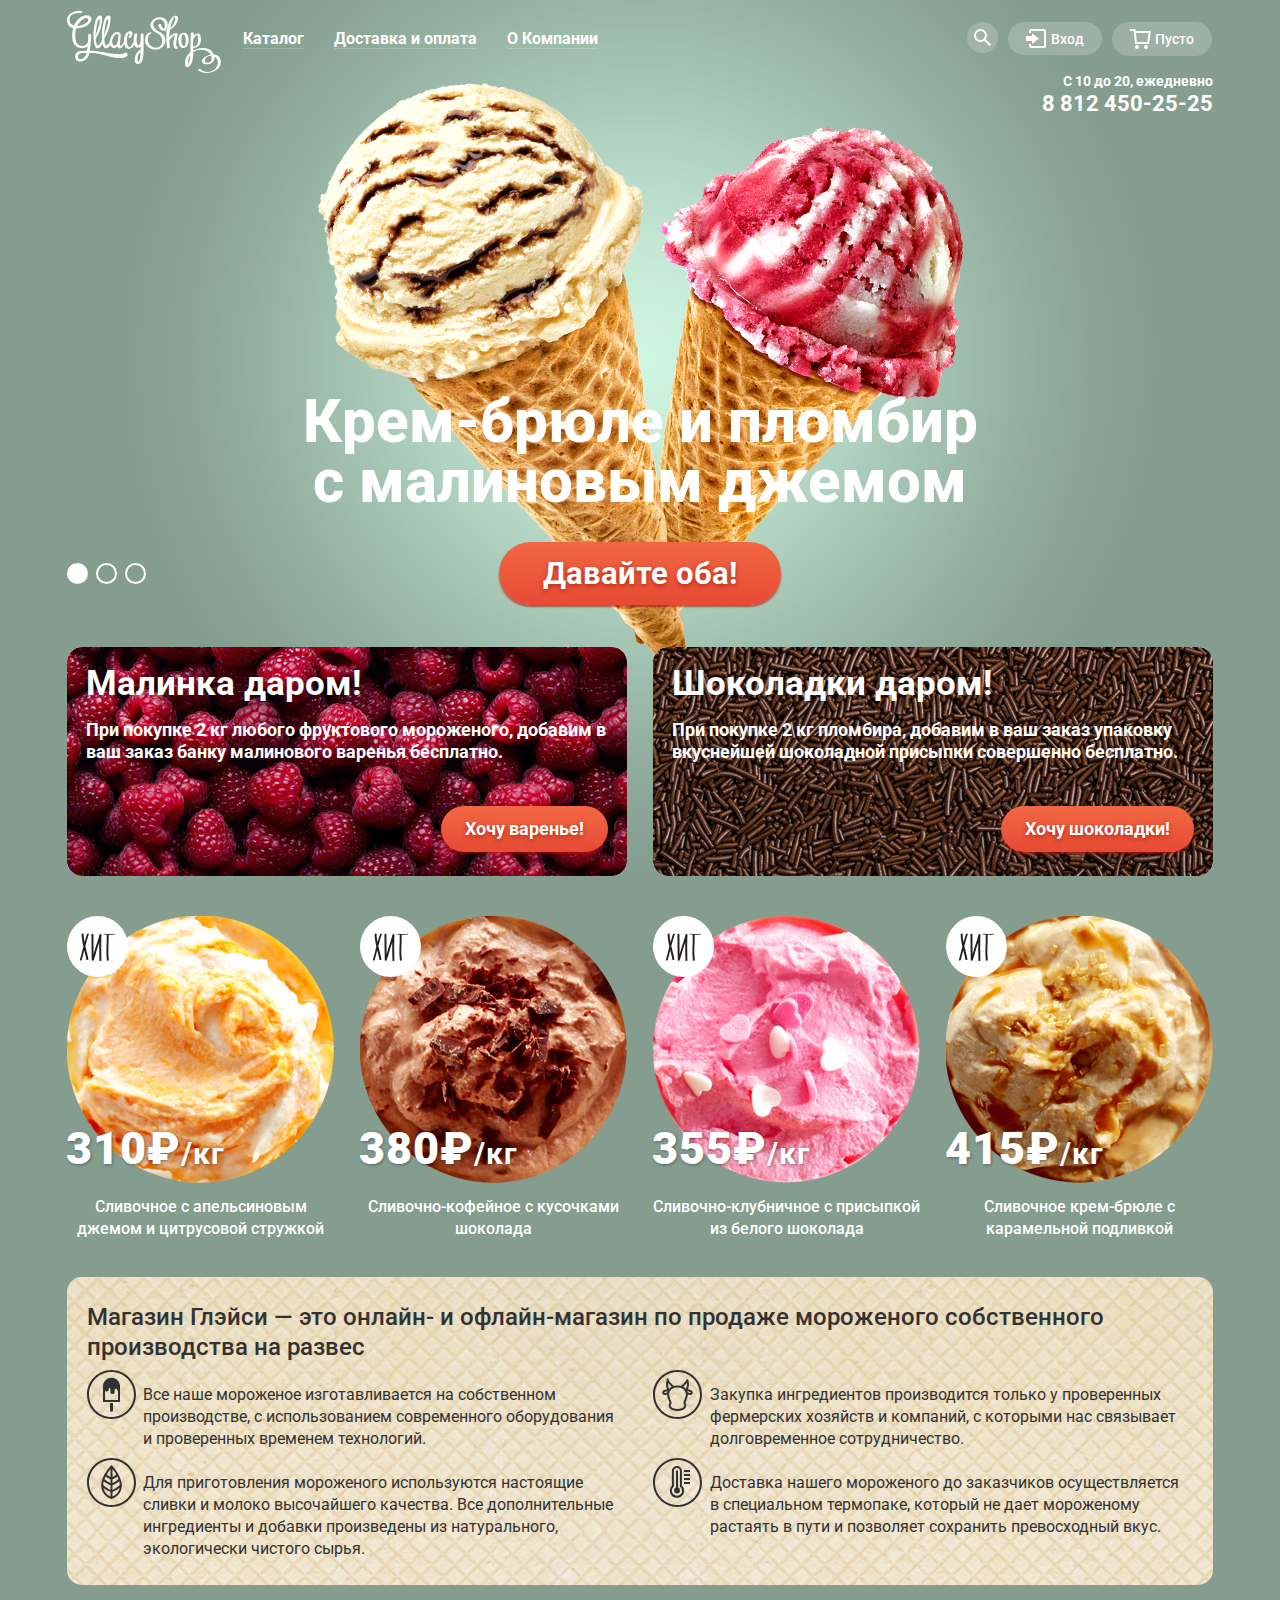
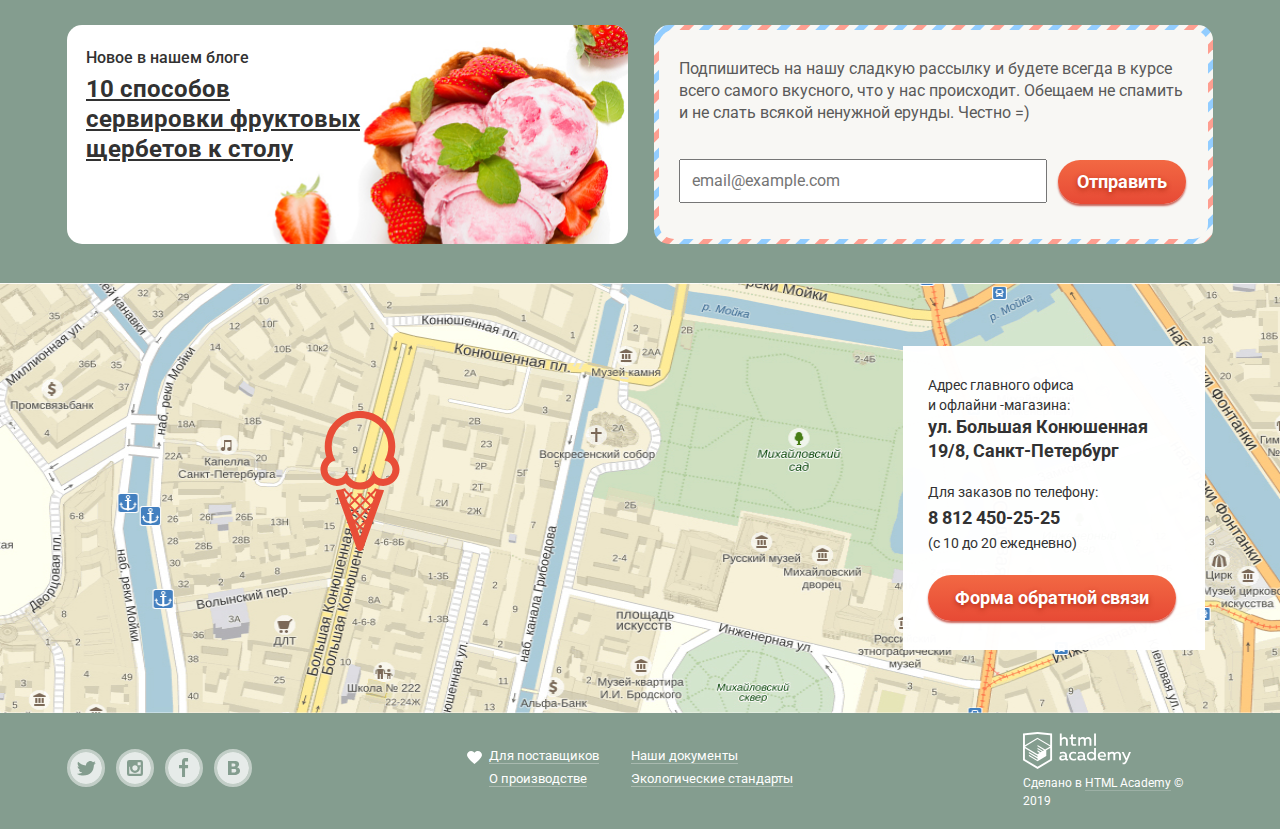
==== index.html @ f73e127c "делает сетки в каталоге" ====
<!DOCTYPE html>
<html lang="ru">

<head>
  <meta charset="utf-8">
  <title>Магазин Глэйси — магазин по продаже мороженого собственного производства на развес</title>
  <link href="https://fonts.googleapis.com/css?family=Roboto:400,500,700&display=swap&subset=cyrillic" rel="stylesheet">
  <link href="css/normalize.css" rel="stylesheet" />
  <link href="css/style.css" rel="stylesheet" />
</head>

<body class="main-page">
  <input class="visually-hidden" type="radio" id="product-1" name="toggle" checked>
  <input class="visually-hidden" type="radio" id="product-2" name="toggle">
  <input class="visually-hidden" type="radio" id="product-3" name="toggle">
  <div class="site-wrapper">
    <header class="main-header">
      <div class="container">
        <a class="main-header-logo"><img src="img/logo.svg" width="154" height="64" alt="Логотип магазина Глэйси"></a>

        <nav class="main-navigation">
          <ul class="site-navigation">
            <li class="site-navigation-item site-navigation-catalog"><a class="button-nav" href="#">Каталог</a>
              <ul class="drop-down-list">
                <li><a class="new-items" href="#">Новинки</a></li>
                <li><a href="catalog.html">Сливочное</a></li>
                <li><a href="#">Щербеты</a></li>
                <li><a href="#">Фруктовый лед</a></li>
                <li><a class="melorin-items" href="#">Мелорин</a></li>
              </ul>
            </li>
            <li class="site-navigation-item"><a class="button-nav" href="shipping-payment.html">Доставка и оплата</a>
            </li>
            <li class="site-navigation-item"><a class="button-nav" href="info.html">О Компании</a></li>
          </ul>

          <ul class="user-navigation">
            <li class="user-navigation-item user-navigation-search"><a class="button-nav button-search"
                href="search.html">
                <svg xmlns="http://www.w3.org/2000/svg" xmlns:xlink="http://www.w3.org/1999/xlink" width="17"
                  height="17" viewBox="0 0 17 17">
                  <path fill="#fff"
                    d="M16.958 15.527L11.75 10.32A6.455 6.455 0 0 0 13 6.5 6.5 6.5 0 1 0 6.5 13a6.465 6.465 0 0 0 3.839-1.263l5.205 5.204 1.414-1.414zM6.5 11C4.019 11 2 8.981 2 6.5S4.019 2 6.5 2 11 4.019 11 6.5 8.981 11 6.5 11z" />
                </svg>
                <span class="visually-hidden">Поиск</span>
              </a>
              <section class="popup-search">
                <h2 class="visually-hidden">Форма поиска</h2>
                <form class="search-form" action="https://echo.htmlacademy.ru" method="get">
                  <label class="visually-hidden" for="icecream-search">Что будем искать?</label>
                  <input id="icecream-search" type="text" name="icecream-search" placeholder="Крем-брюле">
                </form>
              </section>
            </li>
            <li class="user-navigation-item user-navigation-login"><a class="button-nav button-login" href="login.html">
                <svg xmlns="http://www.w3.org/2000/svg" xmlns:xlink="http://www.w3.org/1999/xlink" width="21"
                  height="19" viewBox="0 0 21 19">
                  <g fill="#fff">
                    <path d="M6 14.875L12.917 9.5 6 4.125v2.917H-.042v4.917H6z" />
                    <path
                      d="M18 0H5C3.9 0 3 .9 3 2v2h2V2h13v15H5v-2H3v2c0 1.1.9 2 2 2h13c1.1 0 2-.9 2-2V2c0-1.1-.9-2-2-2z" />
                  </g>
                </svg>
                <span>Вход</span>
              </a>
              <section class="popup-login">
                <h2 class="visually-hidden">Личный кабинет</h2>
                <form class="login-form" action="https://echo.htmlacademy.ru" method="post">
                  <p>
                    <label class="visually-hidden" for="user-login">Логин</label>
                    <input id="user-login" type="email" name="user-login" placeholder="email@example.com">
                  </p>
                  <p>
                    <label class="visually-hidden" for="user-password">Пароль</label>
                    <input id="user-password" type="password" name="user-password" placeholder="••••••••">
                  </p>

                  <div class="wrapper-restore">
                    <button class="button" type="submit">Войти</button>

                    <p class="restore">
                      <a href="#">Забыли пароль?</a>
                      <a href="#">Новая регистрация</a>
                    </p>
                  </div>
                </form>
              </section>
            </li>
            <li class="user-navigation-item"><a class="button-nav button-cart" href="shopping-cart.html">
                <svg xmlns="http://www.w3.org/2000/svg" width="21" height="20" viewBox="0 0 21 20">
                  <g fill="#FFF">
                    <path
                      d="M5.657 2.031L5.422 0H0v2h3.64l1.5 13h13.988l1.699-12.969H5.657zM17.372 13H6.922L5.888 4.031h12.66L17.372 13z" />
                    <circle cx="6.984" cy="18" r="2" />
                    <circle cx="15.984" cy="18" r="2" />
                  </g>
                </svg>
                <span><span class="visually-hidden">Корзина</span>Пусто</span></a>
            </li>
          </ul>
        </nav>

        <section class="contacts">
          <h2 class="visually-hidden">Время работы, телефон</h2>
          <p>
            <span>С 10 до 20, ежедневно</span>
            <a href="tel:88124502525">8&nbsp;812 450-25-25</a>
          </p>
        </section>
      </div>
    </header>

    <main>
      <div class="container">
        <h1 class="visually-hidden">Магазин Глэйси — магазин по продаже мороженого</h1>

        <section class="slider">
          <div class="slider-controls">
            <label for="product-1">Первый</label>
            <label for="product-2">Второй</label>
            <label for="product-3">Третий</label>
          </div>
          <ul class="slider-list">
            <li class="slider-item slide" id="slide1">
              <h3 class="slide-title">
                Крем-брюле и пломбир с малиновым джемом
              </h3>
              <a class="button slide-button" href="#">Давайте оба!</a>
            </li>
            <li class="slider-item slide" id="slide2">
              <h3 class="slide-title">
                Шоколадный пломбир и лимонный сорбет
              </h3>
              <a class="button slide-button" href="#">Давайте оба!</a>
            </li>
            <li class="slider-item slide" id="slide3">
              <h3 class="slide-title">
                Пломбир с помадкой и клубничный щербет
              </h3>
              <a class="button slide-button" href="#">Давайте оба!</a>
            </li>
          </ul>
        </section>

        <section class="special-offers">
          <h2 class="visually-hidden">Акции</h2>
          <article class="raspberry-stock">
            <h3>Малинка даром!</h3>
            <p>При покупке 2 кг любого фруктового мороженого, добавим в ваш заказ банку малинового варенья бесплатно.
            </p>
            <a class="button" href="#">Хочу варенье!</a>
          </article>
          <article class="chocolate-stock">
            <h3>Шоколадки даром!</h3>
            <p>При покупке 2 кг пломбира, добавим в ваш заказ упаковку вкуснейшей шоколадной присыпки совершенно
              бесплатно.</p>
            <a class="button" href="#">Хочу шоколадки!</a>
          </article>
        </section>

        <section class="bestsellers">
          <h2 class="visually-hidden">Хиты продаж</h2>
          <ul class="bestsellers-list">
            <li class="bestseller-item">
              <a href="#">
                <div>
                  <img src="img/product-1.png" width="267" height="267"
                    alt="Сливочное с апельсиновым джемом и цитрусовой стружкой">
                </div>
                <span><b>310&#8381;</b>/кг</span>
                <h3>Сливочное с апельсиновым джемом и цитрусовой стружкой</h3>
              </a>
              <a class="button" href="#">Быстрый просмотр</a>
            </li>
            <li class="bestseller-item">
              <a href="#">
                <div>
                  <img src="img/product-2.png" width="267" height="267" alt="Сливочно-кофейное с кусочками шоколада">
                </div>
                <span><b>380&#8381;</b>/кг</span>
                <h3>Сливочно-кофейное с кусочками шоколада</h3>
              </a>
              <a class="button" href="#">Быстрый просмотр</a>
            </li>
            <li class="bestseller-item">
              <a href="#">
                <div>
                  <img src="img/product-3.png" width="267" height="267"
                    alt="Сливочно-клубничное с присыпкой из белого шоколада">
                </div>
                <span><b>355&#8381;</b>/кг</span>
                <h3>Сливочно-клубничное с присыпкой из белого шоколада</h3>
              </a>
              <a class="button" href="#">Быстрый просмотр</a>
            </li>
            <li class="bestseller-item">
              <a href="#">
                <div>
                  <img src="img/product-4.png" width="267" height="267"
                    alt="Сливочное крем-брюле с карамельной подливкой">
                </div>
                <span><b>415&#8381;</b>/кг</span>
                <h3>Сливочное крем-брюле с карамельной подливкой</h3>
              </a>
              <a class="button" href="#">Быстрый просмотр</a>
            </li>
          </ul>
        </section>

        <section class="features">
          <h2 class="visually-hidden">Преимущества</h2>
          <p>Магазин Глэйси — это онлайн- и офлайн-магазин по продаже мороженого собственного производства на развес
          </p>
          <ul class="features-list">
            <li class="feature-item feature-item-icecream">Все наше мороженое изготавливается на собственном
              производстве, с использованием современного
              оборудования
              и
              проверенных временем технологий.</li>
            <li class="feature-item feature-item-cow">Закупка ингредиентов производится только у проверенных
              фермерских хозяйств и компаний, с которыми нас
              связывает долговременное сотрудничество.</li>
            <li class="feature-item feature-item-eco">Для приготовления мороженого используются настоящие сливки и
              молоко высочайшего качества. Все
              дополнительные
              ингредиенты и добавки произведены из натурального, экологически чистого сырья.</li>
            <li class="feature-item feature-item-thermometer">Доставка нашего мороженого до заказчиков осуществляется в
              специальном термопаке, который не дает
              мороженому
              растаять в пути и позволяет сохранить превосходный вкус.</li>
          </ul>
        </section>

        <div class="index-columns">
          <article class="blog-news">
            <h2>Новое в нашем блоге</h2>            
              <a href="#">10 способов сервировки фруктовых щербетов к столу</a>            
          </article>

          <article class="subscription">
            <h2 class="visually-hidden">Подписка</h2>
            <div class="wrapper-subscription">
              <p>Подпишитесь на нашу сладкую рассылку и будете всегда в курсе всего самого вкусного, что у нас
                происходит. Обещаем не спамить и не слать всякой ненужной ерунды. Честно =)</p>
              <form class="subscription-form" action="https://echo.htmlacademy.ru" method="post">
                <label class=" visually-hidden" for="e-mailing">E-mail</label>
                <input id="e-mailing" type="email" name="e-mailing" placeholder="email@example.com">
                <button class="button" type="submit">Отправить</button>
              </form>
            </div>
          </article>
        </div>
      </div>

      <section class="gllacy-map">
        <h2 class="visually-hidden">Как до нас добраться?</h2>
        <div class="wrapper-img">
        <img src="img/map.jpg" width="1200" height="430"
          alt="Офис компании по адресу ул. Большая Конюшенная 19/8, г. Санкт-Петербург">
        </div>
        <div class="wrapper-contacts">
          <p>
            Адрес главного офиса
            и&nbsp;офлайни&nbsp;-магазина:
            <b> ул.&nbsp;Большая Конюшенная 19/8, Санкт-Петербург</b>
          </p>
          <p>Для заказов по телефону:
            <a class="phone-number" href="tel:+88124502525">8&nbsp;812&nbsp;450-25-25</a>
            (с&nbsp;10&nbsp;до&nbsp;20&nbsp;ежедневно)
          </p>
          <a class="button" href="feedback.html">Форма обратной связи</a>
        </div>
      </section>

    </main>

    <footer class="footer">
      <div class="container">
        <ul class="socialmedia-list">
          <li class="socialmedia-item">
            <a class="socialmedia-button" href="#">
              <span class="visually-hidden">Твиттер</span>
              <svg xmlns="http://www.w3.org/2000/svg" width="32" height="32" viewBox="0 0 32 32">
                <path fill="#FFF"
                  d="M16 0C7.164 0 0 7.164 0 16c0 8.837 7.164 16 16 16 8.837 0 16-7.163 16-16 0-8.836-7.163-16-16-16zm7.944 12.809c-.251 6.516-3.463 10.832-10.992 10.702h-.486c-.447 0-4.543-.443-5.344-1.823 2.479.19 4.247-.406 5.12-1.136-1.048-.289-2.923-.461-3.251-2.848.384.104.618.221 1.299.113-1.307-.824-2.758-1.519-2.679-3.643.311.317 1.164.518 1.46.457-.768-.233-2.149-3.244-.974-4.781 1.984 1.79 4.075 3.482 7.804 3.643.227-2.214 1.24-3.699 3.168-4.325 1.84-.479 3.255.26 3.901 1.138.737-.224 1.453-.466 2.193-.685-.004.833-.569 1.463-.935 1.709.747.165 1.423-.475 1.423-.475-.184.963-1.094 1.725-1.707 1.954z" />
              </svg>
            </a>
          </li>
          <li class="socialmedia-item">
            <a class="socialmedia-button" href="#">
              <span class="visually-hidden">Инстаграм</span>
              <svg xmlns="http://www.w3.org/2000/svg" width="32" height="32" viewBox="0 0 32 32">
                <g fill="#FFF">
                  <path
                    d="M20.916 16a4.938 4.938 0 1 1-9.877 0c0-.394.051-.773.138-1.14h-.897v6.838h11.396V14.86h-.897c.086.367.137.746.137 1.14z" />
                  <path
                    d="M15.978 18.659c1.466 0 2.659-1.193 2.659-2.659s-1.193-2.659-2.659-2.659c-1.466 0-2.659 1.193-2.659 2.659s1.192 2.659 2.659 2.659zM18.637 10.302h3.039v3.039h-3.039z" />
                  <path
                    d="M16 0C7.164 0 0 7.164 0 16c0 8.837 7.164 16 16 16 8.837 0 16-7.163 16-16 0-8.836-7.163-16-16-16zm7.955 21.698a2.285 2.285 0 0 1-2.279 2.279H10.279A2.285 2.285 0 0 1 8 21.698V10.302a2.286 2.286 0 0 1 2.279-2.279h11.396a2.286 2.286 0 0 1 2.279 2.279v11.396z" />
                </g>
              </svg>
            </a>
          </li>
          <li class="socialmedia-item">
            <a class="socialmedia-button" href="#">
              <span class="visually-hidden">Фейсбук</span>
              <svg xmlns="http://www.w3.org/2000/svg" width="32" height="32" viewBox="0 0 32 32">
                <path fill="#FFF"
                  d="M16 0C7.164 0 0 7.163 0 16s7.164 16 16 16c8.837 0 16-7.164 16-16S24.837 0 16 0zm4.062 9.455h-3.021v3.444h3.021v3.445h-3.021v8.61H14.02v-8.61H11v-3.445h3.021V9.455c0-1.902 1.353-3.445 3.021-3.445h3.021v3.445z" />
              </svg>
            </a>
          </li>
          <li class="socialmedia-item">
            <a class="socialmedia-button" href="#">
              <span class="visually-hidden">Вконтакте</span>
              <svg xmlns="http://www.w3.org/2000/svg" width="32" height="32" viewBox="0 0 32 32">
                <g fill="#FFF">
                  <path
                    d="M16.637 14.495c.402-.019.719-.082.951-.188.326-.145.54-.33.641-.559.101-.229.15-.496.15-.797 0-.232-.058-.465-.174-.697-.116-.232-.322-.405-.617-.517-.264-.1-.592-.155-.984-.165a76.242 76.242 0 0 0-1.652-.014h-.339v2.965h.565c.571 0 1.057-.009 1.459-.028zM18.118 17.084c-.282-.081-.672-.125-1.166-.132a127.97 127.97 0 0 0-1.55-.009h-.79v3.493h.264c1.014 0 1.74-.003 2.18-.009a3.2 3.2 0 0 0 1.212-.245c.377-.157.633-.364.774-.625s.214-.562.214-.9c0-.446-.088-.788-.261-1.03-.17-.241-.464-.423-.877-.543z" />
                  <path
                    d="M16 0C7.164 0 0 7.164 0 16c0 8.837 7.164 16 16 16 8.837 0 16-7.163 16-16 0-8.836-7.163-16-16-16zm6.602 20.531a3.73 3.73 0 0 1-1.124 1.327c-.552.415-1.161.71-1.823.886s-1.501.264-2.519.264h-6.121V8.987h5.443c1.13 0 1.957.038 2.48.113a5.126 5.126 0 0 1 1.561.5c.533.27.929.632 1.189 1.087.26.455.392.975.392 1.558 0 .678-.179 1.278-.536 1.795-.358.518-.863.92-1.517 1.208v.075c.917.182 1.642.559 2.179 1.13.537.571.807 1.325.807 2.261 0 .678-.138 1.283-.411 1.817z" />
                </g>
              </svg>
            </a>
          </li>
        </ul>

        <ul class="information-list">
          <li class="information-item information-item-shipper"><a href="#">Для поставщиков</a></li>
          <li class="information-item"><a href="#">Наши документы</a></li>
          <li class="information-item"><a href="#">О производстве</a></li>
          <li class="information-item"><a href="#">Экологические стандарты</a></li>
        </ul>

        <div class="copyright">
          <a href="https://htmlacademy.ru/intensive/htmlcss">
            <img src="img/logo-htmlacademy.svg" width="108" height="39" alt="Логотип HTML Academy">
          </a>
          <p>Сделано в <a href="https://htmlacademy.ru">HTML Academy</a> &copy; 2019</p>
        </div>
      </div>
    </footer>

    <section class="modal-feedback">
      <h2 class="visually-hidden">Форма обратной связи</h2>
      <form action="https://echo.htmlacademy.ru" method="post">
        <p>Мы обязательно вам ответим!</p>
        <p>
          <label class="visually-hidden" for="feedback-login">Имя Фамилия</label>
          <input type="text" name="feedback-login" id="feedback-login" placeholder="Имя Фамилия">
        </p>
        <p>
          <label class="visually-hidden" for="feedback-email">Почта</label>
          <input type="email" name="feedback-email" id="feedback-email" placeholder="email@example.com">
        </p>
        <p>
          <label class="visually-hidden" for="feedback-comment">Комментарий</label>
          <textarea name="feedback-comment" id="feedback-comment" rows="5" placeholder="В свободной форме"></textarea>
        </p>
        <button type="submit">Отправить</button>
      </form>
    </section>
  </div>
</body>

</html>
---- css/style.css ----
/* ГЛОБАЛЬНЫЕ СТИЛИ */

body {
  margin: 0;
  padding: 0;

  font-family: "Roboto", "Arial", sans-serif;
  font-size: 16px;
  line-height: 22px;
  font-weight: 400;
  color: #ffffff;

  background-color: #849d8f;
}

img {
  max-width: 100%;
  height: auto;
}

a {
  text-decoration: none;
}

/* ОБЩИЕ СТИЛИ */

.container {
  width: 1146px;
  margin: 0 auto;
}

.visually-hidden:not(:focus):not(:active),
input[type="checkbox"].visually-hidden,
input[type="radio"].visually-hidden {
  position: absolute;

  width: 1px;
  height: 1px;
  margin: -1px;
  border: 0;
  padding: 0;

  white-space: nowrap;

  clip-path: inset(100%);
  clip: rect(0 0 0 0);
  overflow: hidden;
}

.button {
  display: inline-block;
  font: inherit;
  font-size: 18px;
  line-height: 24px;
  font-weight: 700;

  text-align: center;
  text-shadow: 0px 2px 5px rgba(160, 32, 11, 0.76);
  color: #ffffff;
  vertical-align: middle;

  background: #f26843;
  background: linear-gradient(to bottom, #f26843 0%, #e74a35 100%);
  box-shadow: 0 2px 2px rgba(172, 16, 0, 0.64);
  border: none;
  border-radius: 25px;

  cursor: pointer;
}

.button:hover,
.button:focus {
  box-shadow: 0px 2px 2px 0 #ac1000;
  background-image: linear-gradient(to bottom, rgba(255, 255, 255, 0.2), rgba(255, 255, 255, 0.2)), linear-gradient(to top, #e74a35, #f26843);
}

.button:active {
  box-shadow: inset 0px 2px 2px 0 #942718;
  background-image: linear-gradient(to bottom, rgba(0, 0, 0, 0.07), rgba(0, 0, 0, 0.07)), linear-gradient(to top, #e74a35, #f26843);
}

.site-wrapper {
  background-image: url("../img/slide-1.png");
  background-repeat: no-repeat;
  background-position: top center;

  transition: background-image 0.5s ease, background-color 0.5s ease;
}

.site-wrapper::before,
.site-wrapper::after {
  content: "";

  visibility: hidden;
}

.site-wrapper::before {
  background-image: url("../img/slide-2.png");
}

.site-wrapper::after {
  background-image: url("../img/slide-3.png");
}

/* HEADER  */

.main-header .container,
.inner-page .main-header {
  display: flex;
  flex-wrap: wrap;
  align-items: flex-start;
}

.main-header-logo {
  display: block;
  width: 154px;
  height: 64px;
  padding-top: 10px;
}

.main-navigation {
  display: flex;
  width: 990px;
  margin-left: auto;
  padding-top: 21px;
  line-height: 18px;
  font-weight: 700;
}

.site-navigation,
.user-navigation,
.drop-down-list {
  list-style: none;
  margin: 0;
  padding: 0;
}

.site-navigation {
  display: flex;
  width: 400px;
  padding-left: 5px;
}

.button-nav {
  display: inline-block;
  vertical-align: middle;
}

.site-navigation-item {
  position: relative;
  padding: 1px 2px;
}

.site-navigation-item>a {
  padding: 8px 13px 7px;
  color: #ffffff;
}

/* подчеркивание через псевдо */
.site-navigation-item>a::after {
  display: block;
  content: "";
  width: 100%;
  height: 1px;
  background: rgba(255, 255, 255, 0.2);
}

.site-navigation-current>a::after {
  content: "";
  background: none;
}

.site-navigation-item>a:hover,
.site-navigation-item>a:focus {
  padding: 8px 13px 7px;
  color: #323232;
  background-color: #f7f6f3;
  border-radius: 25px;
}

.site-navigation-item>a:active {
  padding: 8px 13px 7px;
  color: #323232;
  box-shadow: inset 0px 2px 1px 0 #696969;
  background-color: #ededed;
  border-radius: 25px;
}

.site-navigation-current>a,
.site-navigation-current>a:hover,
.site-navigation-current>a:focus,
.site-navigation-current>a:active {
  color: #ffffff;
  background-color: #d07058;
  border-radius: 25px;
}

.user-navigation {
  display: flex;
  justify-content: flex-end;
  flex-grow: 1;
  width: 280px;
}

.user-navigation-item {
  position: relative;
  padding: 1px 3px;
  margin-right: -2px;
  margin-left: 6px;
}

.user-navigation-item>a {
  display: flex;
  align-items: center;
  justify-content: center;
  font-size: 14px;
  line-height: 16px;
  font-weight: 500;
  color: #ffffff;
  background-color: rgba(255, 255, 255, 0.2);
  border-radius: 25px;
}

.user-navigation a:hover,
.user-navigation a:focus {
  color: #323232;
  background-color: #f8f7f4;
}

.user-navigation-item span {
  padding-left: 4px;
}

.button-search {
  padding: 7px;
}

.button-login,
.button-cart {
  padding: 7px 18px;
}

.button-search:hover path,
.button-search:focus path,
.button-login:hover path,
.button-login:focus path {
  fill: #323232;
}

.user-navigation .button-cart:hover,
.user-navigation .button-cart:focus {
  color: #ffffff;
  background-color: rgba(255, 255, 255, 0.2);
}

.user-navigation .button-full-cart,
.user-navigation .button-full-cart:hover,
.user-navigation .button-full-cart:focus,
.user-navigation .button-full-cart:active {
  color: #323232;
  background-color: rgb(248, 247, 244, 0.99);
}

.contacts {
  width: 200px;
  margin-left: auto;
  text-align: right;
}

.contacts p {
  margin: 0;
  margin-top: -4px;
}

.contacts span {
  font-size: 14px;
  line-height: 16px;
  font-weight: 700;
}

.contacts a {
  font-size: 22px;
  line-height: 24px;
  font-weight: 700;
  color: #ffffff;
}

/* ВСПЛЫВАЮЩИЕ МЕНЮ */

.drop-down-list {
  display: none;
  position: absolute;
  top: 38px;
  left: -5px;
  z-index: 1;
}

.popup-search {
  display: none;
  position: absolute;
  top: 38px;
  right: 3px;
  z-index: 2;
}

.popup-login {
  display: none;
  position: absolute;
  top: 38px;
  right: 1px;
  z-index: 2;
}

.shopping-cart {
  display: block;
  position: absolute;
  top: 38px;
  right: 1px;
  z-index: 2;
}

.site-navigation-catalog:hover .drop-down-list,
.user-navigation-search:hover .popup-search,
.user-navigation-login:hover .popup-login,
.user-navigation-cart:hover .shopping-cart {
  display: block;
}

.drop-down-list {
  width: 143px;
  box-shadow: 0px 20px 20px 0 rgba(0, 0, 0, 0.4);
  background-color: #f8f7f4;
  border-radius: 5px;
}

.drop-down-list .new-items {
  display: block;
  position: relative;
  padding-top: 12px;
  padding-bottom: 12px;
  font-weight: 700;
}

.drop-down-list .new-items::after {
  position: absolute;
  display: block;
  content: "";
  width: 121px;
  height: 1px;
  left: 6px;
  bottom: 0;
  background: rgba(0, 0, 0, 0.2);
}

.drop-down-list a {
  display: block;
  padding-left: 21px;
  padding-top: 9px;
  padding-bottom: 6px;
  font-size: 14px;
  line-height: 16px;
  font-weight: 400;
  color: #323232;
}

.drop-down-list .melorin-items {
  padding-bottom: 13px;
}

.drop-down-list li:hover:not(:first-child),
.drop-down-list li:focus:not(:first-child) {
  background-color: rgb(251, 222, 215);
}

.drop-down-list li:active:not(:first-child) {
  background-color: rgb(246, 181, 165);
}

.drop-down-list .active-item:not(:first-child),
.drop-down-list .active-item:hover:not(:first-child),
.drop-down-list .active-item:focus:not(:first-child),
.drop-down-list .active-item:active:not(:first-child) {
  background-color: rgb(208, 112, 88);
}

.popup-search {
  box-sizing: border-box;
  width: 341px;
  padding: 20px 15px;

  box-shadow: 0px 20px 20px 0 rgba(0, 0, 0, 0.4);
  background-color: #f8f7f4;
  border-radius: 5px;
}

.search-form input {
  box-sizing: border-box;
  width: 100%;
  padding: 11px;
  border: none;
  border-radius: 5px;
  box-shadow: 0 0 0 1px #b2b2b2;
}

.search-form input::placeholder,
.login-form input::placeholder {
  font-size: 14px;
  line-height: 24px;
  font-weight: 400;
  color: #999999;
}

.popup-login {
  box-sizing: border-box;
  width: 277px;
  padding: 20px 19px;
  box-shadow: 0px 20px 20px 0 rgba(0, 0, 0, 0.4);
  background-color: #f8f7f4;
  border-radius: 5px;
}

.login-form p {
  margin: 0;
  margin-bottom: 20px;
}

.login-form input {
  box-sizing: border-box;
  width: 100%;
  padding: 13px;
  border: none;
  border-radius: 5px;
  box-shadow: 0 0 0 1px #b2b2b2;
}

.wrapper-restore {
  display: flex;
  justify-content: space-between;
  align-items: flex-start;
}

.popup-login .button {
  padding: 11px 25px;
}

.popup-login .restore {
  width: 50%;
  margin-bottom: 0;
}

.restore a {
  display: block;
  margin-bottom: -3px;
  text-align: left;
  font-size: 13px;
  line-height: 24px;
  font-weight: 400;
  color: #323232;
  text-decoration: underline;
}

.restore a:hover,
.restore a:focus,
.restore a:active {
  color: #e84d37;
}

.shopping-cart {
  box-sizing: border-box;
  width: 540px;
  padding: 17px 14px;

  font-size: 13px;
  line-height: 16px;
  font-weight: 400;
  color: #323232;

  box-shadow: 0px 20px 20px 0 rgba(0, 0, 0, 0.4);
  background-color: #f8f7f4;
  border-radius: 5px;
}

.shopping-cart-table {
  width: 100%;
  border-collapse: collapse;
  ;
}

.shopping-cart-table td {
  padding-bottom: 14px;
  padding-top: 11px;

  vertical-align: top;
}

.shopping-cart-table .cell-1 {
  width: 16px;
}

.shopping-cart-table .cell-2 {
  width: 33px;
  padding-top: 4px;
}

.shopping-cart-table .cell-3 {
  width: 181px;
}

.shopping-cart-table .cell-4 {
  width: 90px;
}

.shopping-cart-table .cell-5 {
  width: 50px;
}

.shopping-cart-table .cell-6 {
  padding: 16px 3px 12px 3px;
  font-size: 15px;
  line-height: 18px;
  font-weight: 700;
  text-align: right;
}

.shopping-cart-table .button-cross {
  width: 11px;
  height: 11px;
  border: none;
  background: url("../img/cross-small.svg") no-repeat;
  background-position: top center;
  cursor: pointer;
}

.wrapper-button-cart {
  display: flex;
  justify-content: flex-end;
}

.shopping-cart .button {
  padding: 10px 15px;
  margin-bottom: 5px;
}

.shopping-cart-table tr:nth-child(2) {
  border-bottom: 1px solid #cacac7;
}

/* СЛАЙДЕР */

.slider {
  position: relative;
  margin-bottom: 42px;
  padding-top: 275px;

  text-align: center;
  color: #ffffff;
}

.slider-list {
  margin: 0;
  padding: 0;

  list-style: none;
}

.slide {
  display: none;
}

.slide-title {
  width: 700px;
  margin: 0 auto;
  margin-bottom: 30px;

  font-size: 60px;
  line-height: 60px;
  font-weight: 800;
}

.slider .button {
  padding: 11px 44px;

  font-size: 31px;
  line-height: 41px;

  border-radius: 50px;
}

.slider-controls {
  position: absolute;
  bottom: 20px;
  left: 0;
  z-index: 20;

  font-size: 0;
}

.slider-controls label {
  display: inline-block;
  width: 17px;
  height: 17px;
  margin-right: 8px;

  vertical-align: top;

  background-color: transparent;
  border: 2px solid #ffffff;
  border-radius: 50%;
  cursor: pointer;
}

.slider-controls label:hover,
.slider-controls label:focus {
  background-color: rgba(255, 255, 255, 0.4);
}

.slider-controls label:active {
  background-color: #ffffff;
}

#product-1:checked~.site-wrapper {
  background-color: #849d8f;
  background-image: url("../img/slide-1.png");
}

#product-2:checked~.site-wrapper {
  background-color: #8996a6;
  background-image: url("../img/slide-2.png");
}

#product-3:checked~.site-wrapper {
  background-color: #9d8b84;
  background-image: url("../img/slide-3.png");
}

#product-1:checked~.site-wrapper #slide1,
#product-2:checked~.site-wrapper #slide2,
#product-3:checked~.site-wrapper #slide3 {
  display: block;
}

#product-1:checked~.site-wrapper label[for="product-1"],
#product-2:checked~.site-wrapper label[for="product-2"],
#product-3:checked~.site-wrapper label[for="product-3"] {
  background-color: #ffffff;
}

/* СПЕЦИАЛЬНЫЕ ПРЕДЛОЖЕНИЯ */

.special-offers {
  display: flex;
  justify-content: space-between;
  font-size: 18px;
  font-weight: 700;
  margin-bottom: 40px;
}

.special-offers h3 {
  margin: 0;
  margin-bottom: 15px;
  font-size: 35px;
  line-height: 41px;
  font-weight: 700;
}

.special-offers p {
  margin: 0;
  margin-bottom: 43px;
}

.special-offers .button {
  padding: 11px 24px;
  margin-bottom: 8px;
}

.raspberry-stock {
  display: flex;
  flex-direction: column;
  width: 560px;
  margin-right: 26px;
  padding: 16px 19px;
  background-color: #a23552;
  background: url("../img/raspberry-bg.jpg") no-repeat;
  background-size: cover;
  border-radius: 15px;
}

.chocolate-stock {
  display: flex;
  flex-direction: column;
  width: 560px;
  padding: 16px 19px;
  background-color: #24130a;
  background: url("../img/choсolate-bg.jpg") no-repeat;
  background-size: cover;
  border-radius: 15px;
}

.raspberry-stock .button,
.chocolate-stock .button {
  align-self: flex-end;
  margin-left: auto;
}

/* ХИТЫ ПРОДАЖ И КАТАЛОГ СЛИВОЧНОГО МОРОЖЕНОГО */

.bestseller-item span,
.catalog-item span {
  position: absolute;
  top: 210px;
  left: -1px;
  font-size: 30px;
  line-height: 45px;
  font-weight: 700;
  text-shadow: 0.5px 0.9px 3px rgba(49, 50, 53, 0.5);
  letter-spacing: 1px;
}

.bestseller-item b,
.catalog-item b {
  font-size: 45px;
}

.bestseller-item a,
.catalog-item a {
  position: relative;
  text-align: center;
  font-size: 16px;
  line-height: 22px;
  font-weight: 500;
  color: #ffffff;
}

.bestseller-item h3,
.catalog-item h3 {
  display: inline-block;
  margin: 0;
  font-size: 16px;
  line-height: 22px;
  font-weight: 500;
}

.bestseller-item div {
  margin-bottom: 7px;
}

.bestsellers-list,
.catalog-list {
  display: flex;
  flex-wrap: wrap;
  margin: 0;
  padding: 0;

  list-style: none;
}

.bestseller-item,
.catalog-item {
  width: 267px;
  margin-bottom: 37px;
  margin-right: 26px;
  position: relative;
}

.bestseller-item:nth-child(4n),
.catalog-item:nth-child(4n) {
  margin-right: 0;
}

.bestseller-item::before {
  position: absolute;
  content: url("../img/hit.svg");
  width: 61px;
  height: 61px;
  top: 0;
  left: 0;
  z-index: 1;
}

.bestsellers .button,
.catalog .button {
  position: absolute;
  left: 50%;
  margin-top: 11px;
  margin-left: -90px;
  z-index: 1;
  display: none;
  padding: 13px 17px;
}

.bestseller-item:hover .button,
.catalog-item:hover .button {
  display: block;
}

.bestseller-item:hover,
.catalog-item:hover {
  border-radius: 5px;
  background-color: rgba(248, 247, 244, 0.2);
  box-shadow: 0px 20px 20px 0px rgba(0, 0, 0, 0.4);
}

/* ПРЕИМУЩЕСТВА */

.features {
  padding: 25px 26px 25px 20px;
  margin-bottom: 40px;
  font-size: 24px;
  line-height: 30px;
  font-weight: 500;
  color: #323232;

  background-color: #efe4cb;
  background-image: url("../img/waffle-bg.jpg");
  background-repeat: no-repeat;
  background-size: cover;
  border-radius: 15px;
}

.features p {
  margin: 0;
}

.features-list {
  display: flex;
  justify-content: space-between;
  flex-wrap: wrap;
  list-style: none;
  margin: 0;
  padding: 0;
}

.feature-item {
  position: relative;
  width: 477px;
  padding-top: 22px;
  padding-left: 56px;
  font-size: 16px;
  line-height: 22px;
  font-weight: 400;
}

.feature-item-icecream:before {
  position: absolute;
  top: 8px;
  left: 0;
  content: url("../img/ice-cream.svg");
}

.feature-item-cow:before {
  position: absolute;
  top: 8px;
  left: -1px;
  content: url("../img/cow.svg");
}

.feature-item-eco:before {
  position: absolute;
  top: 8px;
  left: 0;
  content: url("../img/eco.svg");
}

.feature-item-thermometer:before {
  position: absolute;
  top: 8px;
  left: -1px;
  content: url("../img/thermometer.svg");
}

/* НОВОЕ В БЛОГЕ */

.index-columns {
  display: flex;
  justify-content: space-between;
  align-items: flex-start;
  margin-bottom: 39px;
}

.blog-news {
  width: 534px;
  padding: 22px 19px;
  margin-right: 26px;
  background-color: #ffffff;
  background-image: url("../img/strawberry-bg.jpg");
  background-repeat: no-repeat;
  background-size: cover;
  border-radius: 15px;
}

.blog-news h2 {
  margin: 0;
  margin-bottom: 5px;
  font-size: 16px;
  line-height: 22px;
  font-weight: 500;
  color: #323232;
}

.blog-news a {
  display: block;
  margin-bottom: 58px;
  width: 282px;
  font-size: 24px;
  line-height: 30px;
  font-weight: 700;
  color: #323232;
  text-decoration: underline;
}

.blog-news a:hover,
.blog-news a:focus,
.blog-news a:active {
  color: #e84d37;
}

/* ПОДПИСКА */

.subscription {
  width: 560px;
  padding: 5px;
  color: #5a5a5a;
  background-color: #92cdff;
  background-image: url("../img/bg-post.svg");
  background-repeat: repeat-y;
  background-position: 0 0;
  border-radius: 15px;
}

.wrapper-subscription {
  padding: 28px 20px 35px 20px;
  background-color: #f8f7f4;
  border-radius: 15px;
}

.wrapper-subscription p {
  margin: 0;
  margin-bottom: 35px;
}

.subscription-form input {
  box-sizing: border-box;
  width: 368px;
  margin-right: 7px;
  padding: 11px;
}

.subscription .button {
  padding: 10px 19px;
}

/* КАРТА И КОНТАКТЫ */

.gllacy-map {
  position: relative;
  width: 100vw;
  text-align: center;
  background-color: #e3dbc3;
}

.gllacy-map img {
  display: block;
  position: relative;
  width: 100vw;
  height: 430px;
}

.gllacy-map .wrapper-img::before {
  position: absolute;
  content: url("../img/pin.svg");
  width: 80px;
  height: 140px;
  top: 10vw;
  left: 25vw;
  z-index: 10;
}

.wrapper-contacts {
  position: absolute;
  z-index: 10;
  width: 252px;
  padding: 29px 25px;
  top: calc(50% - 152px);
  right: calc(50vw - 565px);

  font-size: 14px;
  line-height: 20px;
  color: #323232;
  text-align: left;

  background-color: rgba(255, 255, 255, 0.98);
}

.wrapper-contacts p {
  width: 222px;
  margin: 0;
  margin-bottom: 19px;
}

.wrapper-contacts b {
  font-size: 18px;
  line-height: 24px;
  font-weight: 700;
}

.wrapper-contacts .phone-number {
  display: block;
  margin-top: 5px;
  margin-bottom: 4px;
  font-size: 18px;
  line-height: 22px;
  font-weight: 700;
  color: #323232;
}

.wrapper-contacts .button {
  color: #ffffff;
  padding: 11px 27px;
  margin-top: 3px;
}

/* ХЛЕБНЫЕ КРОШКИ В КАТАЛОГЕ */

.inner-page h1 {
  font-size: 35px;
  line-height: 41px;
  font-weight: 700;
  color: #ffffff;
}

.breadcrumbs {
  padding: 0;
  margin: 0;

  list-style: none;
}

.breadcrumbs li {
  position: relative;

  margin-right: 42px;
}

.breadcrumbs li::after {
  content: "»";

  position: absolute;
  top: 8px;
  right: -20px;
}

.breadcrumbs a {
  font-size: 14px;
  line-height: 16px;
  font-weight: 400;
  color: #ffffff;
  border-bottom: 1px solid rgba(255, 255, 255, 0.3);
}

.breadcrumbs a:hover,
.breadcrumbs a:focus,
.breadcrumbs a:active {
  color: #ffbc9e;
  border-bottom: 1px solid rgba(255, 188, 158, 0.3);
}

.breadcrumbs-current {
  font-size: 14px;
  line-height: 16px;
  font-weight: 400;
  color: #ffffff;
}

.breadcrumbs-current::after {
  display: none;
}

/* СОРТИРОВКА И ФИЛЬТРЫ */

.sorting-filtres fieldset {
  border: none;
}

.sorting-filtres legend {
  font-size: 14px;
  line-height: 16px;
  font-weight: 500;
  color: #ffffff;
}

.sorting-cover,
.filter-cover {
  background-color: rgba(255, 255, 255, 0.2);
  border-radius: 20px;
}

.sorting-filtres select[name="sorting"] {
  font-size: 16px;
  line-height: 18px;
  font-weight: 500;
  color: #ffffff;

  background-image: url("../img/select-arrow.svg");
  background-repeat: no-repeat;
  background-position: 96% 50%;

  -webkit-appearance: none;
  -moz-appearance: none;
  appearance: none;
}


.sorting-filtres select[name="sorting"]:hover,
.sorting-filtres select[name="sorting"]:focus {
  color: #323232;

  background-image: url("../img/icon-down-dir.svg");
}

.sorting option {
  font-size: 14px;
  line-height: 16px;
  font-weight: 400;
  color: #323232;
}

.price-controls label {
  display: inline-block;
  font-size: 14px;
  line-height: 16px;
  font-weight: 500;
  vertical-align: top;
}

.price-controls input {
  width: 45px;
  color: inherit;
  font: inherit;

  background: none;
  border: none;
}

.range-controls {
  position: relative;

  box-sizing: border-box;
  width: 220px;
  height: 37px;
}

.range-controls .scale {
  height: 4px;

  background: rgba(248, 247, 244, 0.5);
}

.range-controls .bar {
  width: 55%;
  height: 4px;
  margin-left: 22px;

  background: rgb(248, 247, 244);
}

.range-toggle {
  position: absolute;
  top: -8px;
  left: 0;

  width: 4px;
  height: 4px;
  padding: 2px;

  border: 8px solid rgb(255, 255, 255);
  background-color: rgb(171, 171, 171);
  border-radius: 50%;
}

.range-controls .range-toggle:hover {
  top: -8px;

  border-width: 10px;
}

.range-controls .range-toggle-min {
  left: 22px;
}

.range-controls .range-toggle-min:hover {
  left: 20px;
}

.range-controls .range-toggle-max {
  left: 132px;
}

.range-controls .range-toggle-max:hover {
  left: 130px;
}

.filter-fat-list,
.filter-topping-list {
  padding: 0;
  margin: 0;

  list-style: none;
}

.filter-option label {
  line-height: 22px;
  font-weight: 400;

  position: relative;
  padding-left: 45px;

  display: block;

  cursor: pointer;
  user-select: none;
}

.filter-input-radio+label::before,
.filter-input-checkbox+label::before {
  content: "";

  position: absolute;
  top: 0;
  left: 0;

  background-repeat: no-repeat;
  background-position: 0 0;
  opacity: 0.8;
}

.filter-input-radio+label::before {
  width: 26px;
  height: 26px;

  background-image: url("../img/radio-off.svg");
}

.filter-input-checkbox+label::before {
  width: 24px;
  height: 24px;

  background-image: url("../img/checkbox-off.svg");
}

.filter-input-radio:checked+label::before {
  width: 26px;
  height: 26px;

  background-image: url("../img/radio-on.svg");
}

.filter-input-checkbox:checked+label::before {
  width: 28px;
  height: 24px;

  background-image: url("../img/checkbox-on.svg");
}

.filter-input:disabled+label {
  opacity: 0.4;
  outline: none;
}

.filter-input:hover+label::before,
.filter-input:focus+label::before {
  opacity: 1;
  outline: 2px solid #4D90FE;
}

.button-filter {
  padding: 7px 26px 6px 26px;
  line-height: 22px;
  font-weight: 500;
  text-shadow: none;
  border: solid 2px #ffffff;
  background: none;
  background-color: rgba(255, 255, 255, 0.2);
  box-shadow: none;
}

.button-filter:hover,
.button-filter:focus {
  color: #323232;
  box-shadow: none;
  background-image: none;
  background-color: #ffffff;
  border: solid 2px #ffffff;
}

.button-filter:active {
  padding: 9px 28px 8px 28px;
  color: #323232;
  background-image: none;
  box-shadow: inset 0px 2px 1px 0 #696969;
  background-color: #ededed;
  border: none;
}

/* ПАГИНАЦИЯ */

.pagination-list {

  padding: 0;
  margin: 0;

  list-style: none;
}

.pagination-item a {
  display: block;
  width: 27px;
  height: 26px;

  font-size: 16px;
  line-height: 26px;
  font-weight: 500;
  color: #ffffff;

  text-align: center;
}

.pagination-item a:hover,
.pagination-item a:focus {
  color: #323232;
  background-color: rgba(255, 255, 255, 0.2);
  border-radius: 50%;
}

.pagination-item a:active,
.pagination-item-current a,
.pagination-item-current a:hover,
.pagination-item-current a:focus,
.pagination-item-current a:active {
  color: #323232;
  background-color: #ffffff;
  border-radius: 50%;
}

.pagination-item-back a:hover,
.pagination-item-back a:focus,
.pagination-item-back a:active,
.pagination-item-next a:hover,
.pagination-item-next a:focus,
.pagination-item-next a:active {
  background-color: transparent;
}

.back-disabled svg {
  fill: rgba(255, 255, 255, 0.2);
  transform: scaleX(1);
  transform: scaleX(-1);
}

/* ПОДВАЛ */

.footer {
  padding: 19px 27px;
  font-size: 12px;
  line-height: 18px;
  color: #fefefe;
}

.footer .container {
  display: flex;
  align-items: flex-start;
}

.socialmedia-list {
  display: flex;
  flex-wrap: wrap;
  width: 194px;
  list-style: none;
  margin: 0;
  margin-right: 228px;
  padding: 0;
  padding-top: 17px;
}

.socialmedia-item {
  width: 40px;
  margin-right: 9px;
  margin-bottom: 9px;
}

.socialmedia-item:nth-child(4n) {
  margin-right: 0;
}

.socialmedia-button path {
  fill: rgba(255, 255, 255, 0.8);
}

.socialmedia-button:hover path,
.socialmedia-button:focus path {
  fill: #ffffff;
}

.socialmedia-button:active path,
.socialmedia-button:active path {
  background-color: #e9e9e9;
}

.socialmedia-button {
  display: inline-block;
  width: 32px;
  height: 32px;
  border: 3px solid rgba(255, 255, 255, 0.5);
  border-radius: 50%;
}

.information-list {
  width: 330px;
  display: flex;
  flex-wrap: wrap;
  list-style: none;
  margin: 0;
  margin-right: auto;
  margin-bottom: 11px;
  padding: 0;
  padding-top: 15px;
}

.information-list a {
  font-size: 13px;
  line-height: 18px;
  font-weight: 400;
  color: #ffffff;
  border-bottom: 1px solid rgba(255, 255, 255, 0.3);
}

.information-item {
  position: relative;
  margin-bottom: 5px;
}

.information-item:nth-child(odd) {
  width: 43%;
}

.information-item:nth-child(even) {
  width: 57%;
}

.information-item-shipper {
  position: relative;
  font-weight: 700;
}

.information-item-shipper::before {
  position: absolute;
  content: url("../img/heart.svg");

  top: 4px;
  left: -22px;

  width: 15px;
  height: 13px;
  font-weight: 700;
}

.copyright {
  width: 190px;
}

.copyright p {
  margin: 0;
}

.copyright a:last-child {
  font-size: 12px;
  line-height: 18px;
  font-weight: 400;
  color: #fefefe;
  border-bottom: 1px solid rgba(255, 255, 255, 0.2);
}

.information-list a:hover,
.information-list a:focus,
.information-list a:active,
.copyright a:hover:last-child,
.copyright a:focus:last-child,
.copyright a:active:last-child {
  color: #ffbc9e;
  border-bottom: 1px solid rgba(255, 188, 158, 0.3);
}

/* ФОРМА ОБРАТНОЙ СВЯЗИ */

.modal-feedback {
  display: none;
}
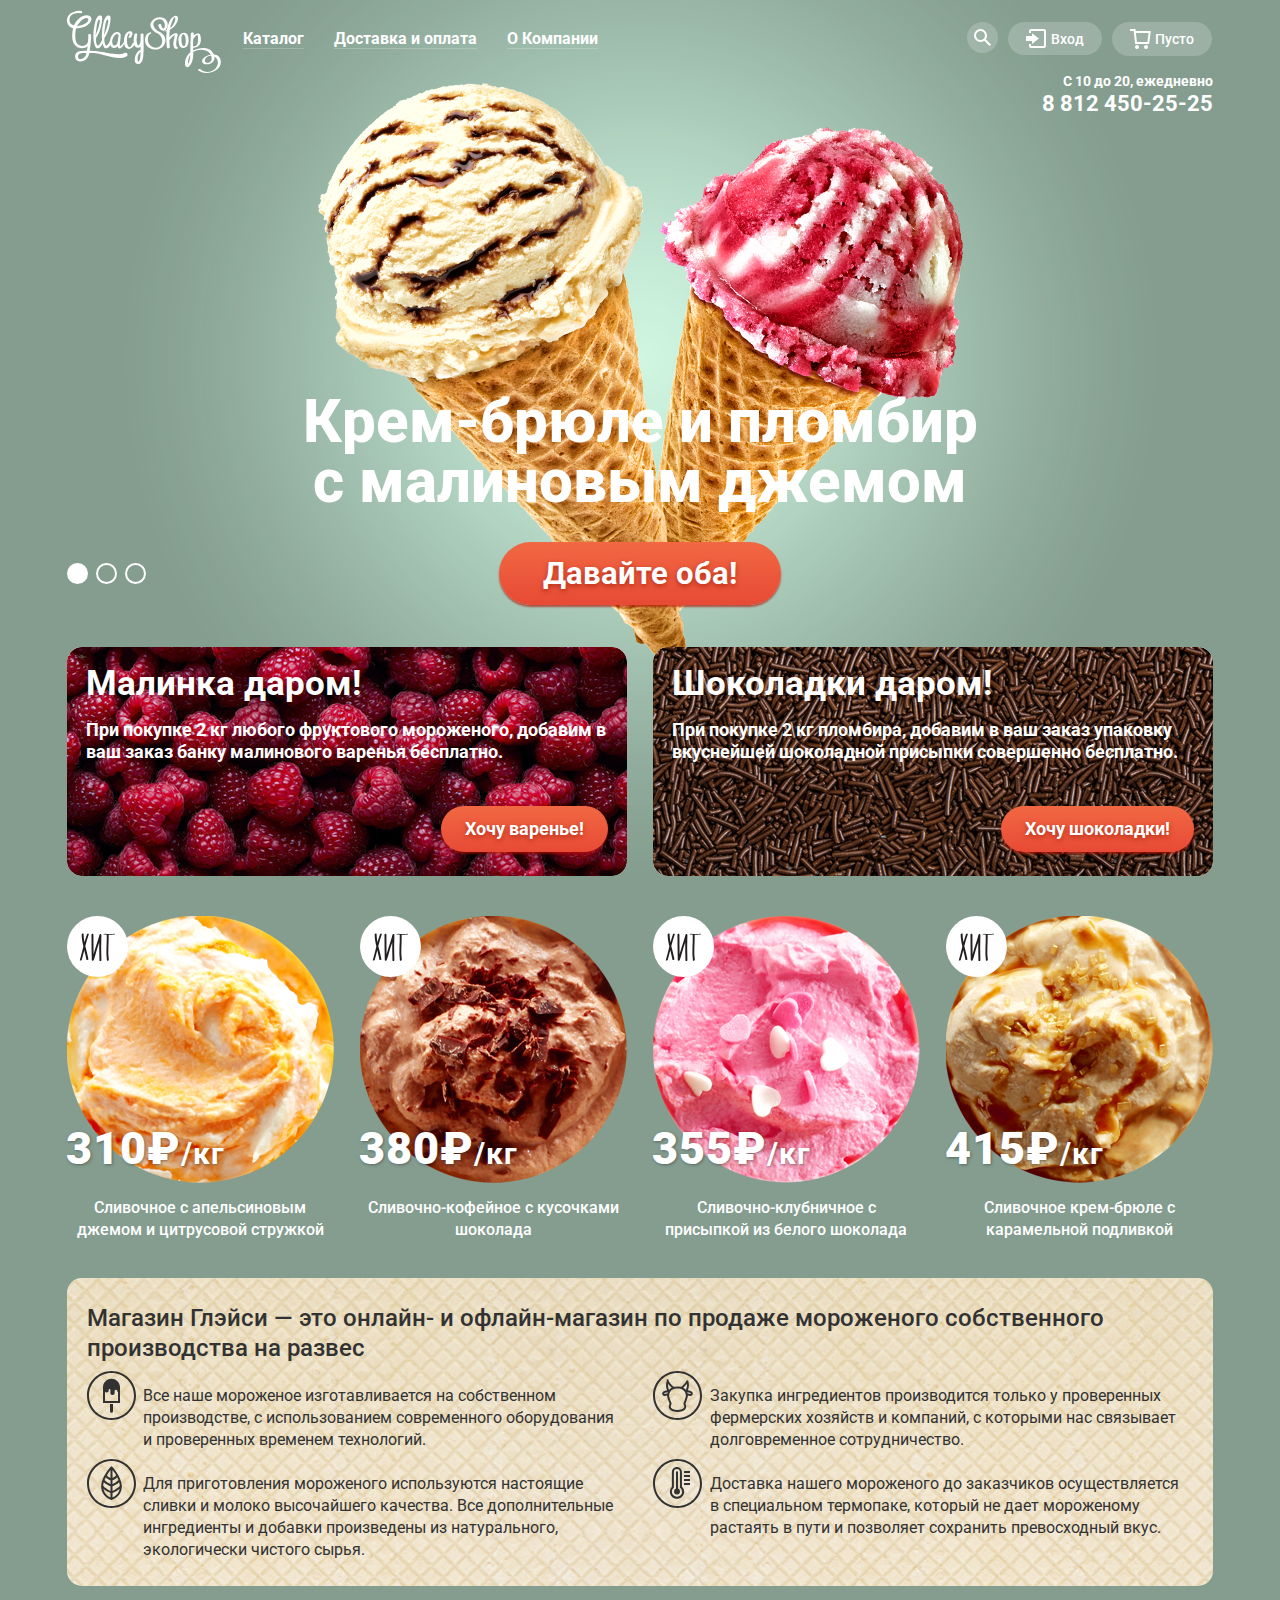
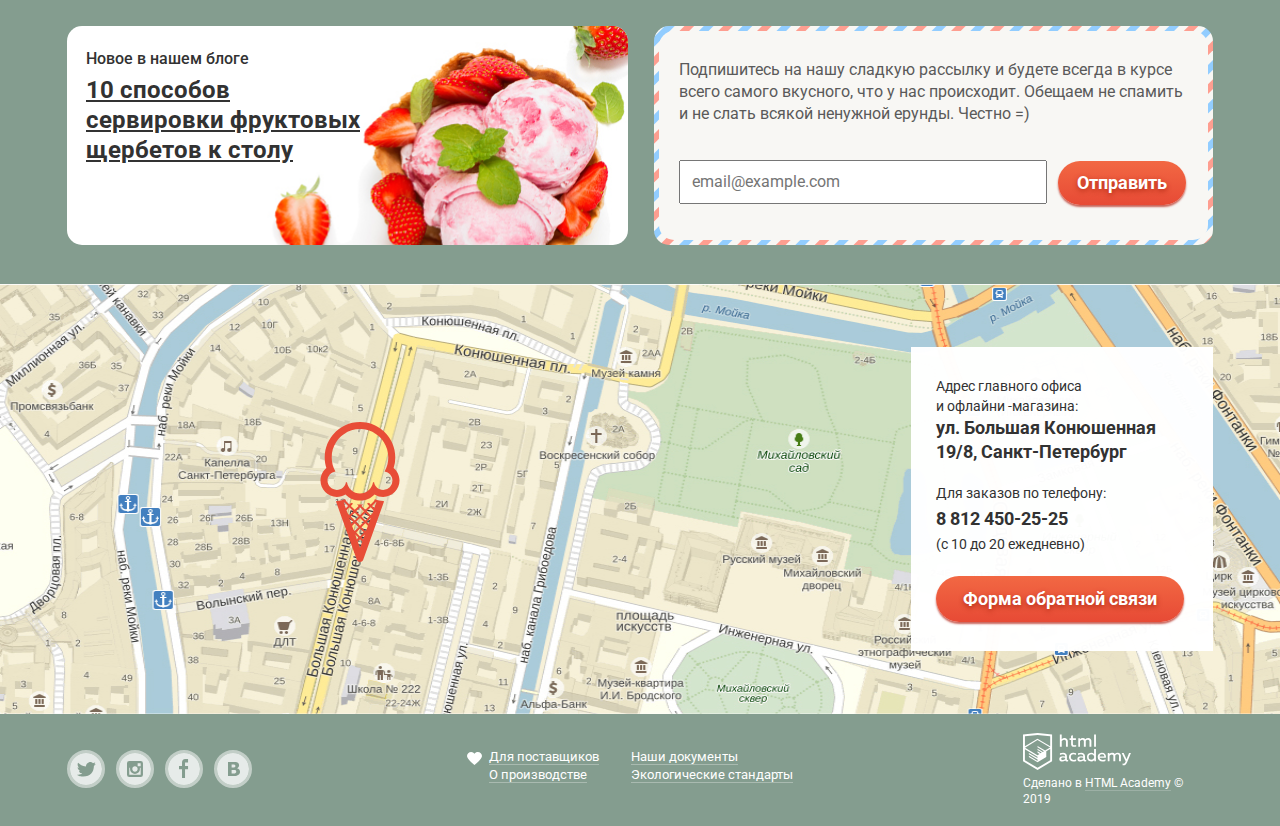
==== commit a435b887: "доделывает сетки" ====
--- a/index.html
+++ b/index.html
@@ -170,7 +170,9 @@
                 <span><b>310&#8381;</b>/кг</span>
                 <h3>Сливочное с апельсиновым джемом и цитрусовой стружкой</h3>
               </a>
-              <a class="button" href="#">Быстрый просмотр</a>
+              <div class="wrapper-button">
+                <a class="button" href="#">Быстрый просмотр</a>
+              </div>
             </li>
             <li class="bestseller-item">
               <a href="#">
@@ -180,7 +182,9 @@
                 <span><b>380&#8381;</b>/кг</span>
                 <h3>Сливочно-кофейное с кусочками шоколада</h3>
               </a>
-              <a class="button" href="#">Быстрый просмотр</a>
+              <div class="wrapper-button">
+                <a class="button" href="#">Быстрый просмотр</a>
+              </div>
             </li>
             <li class="bestseller-item">
               <a href="#">
@@ -191,7 +195,9 @@
                 <span><b>355&#8381;</b>/кг</span>
                 <h3>Сливочно-клубничное с присыпкой из белого шоколада</h3>
               </a>
-              <a class="button" href="#">Быстрый просмотр</a>
+              <div class="wrapper-button">
+                <a class="button" href="#">Быстрый просмотр</a>
+              </div>
             </li>
             <li class="bestseller-item">
               <a href="#">
@@ -202,7 +208,9 @@
                 <span><b>415&#8381;</b>/кг</span>
                 <h3>Сливочное крем-брюле с карамельной подливкой</h3>
               </a>
-              <a class="button" href="#">Быстрый просмотр</a>
+              <div class="wrapper-button">
+                <a class="button" href="#">Быстрый просмотр</a>
+              </div>
             </li>
           </ul>
         </section>
@@ -233,8 +241,8 @@
 
         <div class="index-columns">
           <article class="blog-news">
-            <h2>Новое в нашем блоге</h2>            
-              <a href="#">10 способов сервировки фруктовых щербетов к столу</a>            
+            <h2>Новое в нашем блоге</h2>
+            <a href="#">10 способов сервировки фруктовых щербетов к столу</a>
           </article>
 
           <article class="subscription">
@@ -255,8 +263,8 @@
       <section class="gllacy-map">
         <h2 class="visually-hidden">Как до нас добраться?</h2>
         <div class="wrapper-img">
-        <img src="img/map.jpg" width="1200" height="430"
-          alt="Офис компании по адресу ул. Большая Конюшенная 19/8, г. Санкт-Петербург">
+          <img src="img/map.jpg" width="1200" height="430"
+            alt="Офис компании по адресу ул. Большая Конюшенная 19/8, г. Санкт-Петербург">
         </div>
         <div class="wrapper-contacts">
           <p>
--- a/css/style.css
+++ b/css/style.css
@@ -109,6 +109,10 @@
   display: flex;
   flex-wrap: wrap;
   align-items: flex-start;
+}
+
+.inner-page .main-header {
+  margin-bottom: -22px;
 }
 
 .main-header-logo {
@@ -312,7 +316,7 @@
 }
 
 .shopping-cart {
-  display: block;
+  display: none;
   position: absolute;
   top: 38px;
   right: 1px;
@@ -704,6 +708,12 @@
 
 /* ХИТЫ ПРОДАЖ И КАТАЛОГ СЛИВОЧНОГО МОРОЖЕНОГО */
 
+.catalog {
+  border-bottom: 1px solid rgba(255, 255, 255, 0.3);
+  padding-bottom: 27px;
+  margin-bottom: 18px;
+}
+
 .bestseller-item span,
 .catalog-item span {
   position: absolute;
@@ -734,13 +744,17 @@
 .bestseller-item h3,
 .catalog-item h3 {
   display: inline-block;
+  width: 258px;
+  padding-left: 4px;
+  padding-top: 1px;
   margin: 0;
   font-size: 16px;
   line-height: 22px;
   font-weight: 500;
 }
 
-.bestseller-item div {
+.bestseller-item div,
+.catalog-item div {
   margin-bottom: 7px;
 }
 
@@ -752,6 +766,10 @@
   padding: 0;
 
   list-style: none;
+}
+
+.catalog-list {
+  margin-bottom: 44px;
 }
 
 .bestseller-item,
@@ -777,28 +795,45 @@
   z-index: 1;
 }
 
+.wrapper-button {
+  position: absolute;
+  top: -7px;
+  left: -14px;
+  z-index: 10;
+  display: none;
+  width: 100%;
+  height: 100%;
+  padding: 0px 13px 81px;
+  background-color: rgba(248, 247, 244, 0.2);
+  border-radius: 5px;
+  box-shadow: 0 20px 20px rgba(0, 0, 0, 0.08);
+}
+
 .bestsellers .button,
 .catalog .button {
   position: absolute;
-  left: 50%;
-  margin-top: 11px;
-  margin-left: -90px;
-  z-index: 1;
-  display: none;
-  padding: 13px 17px;
-}
-
-.bestseller-item:hover .button,
-.catalog-item:hover .button {
+  bottom: 22px;
+  left: 16%;
+
+  padding: 10px 17px;
+  font-size: 18px;
+  line-height: 24px;
+  font-weight: 700;
+}
+
+.bestseller-item:hover .wrapper-button,
+.catalog-item:hover .wrapper-button {
   display: block;
-}
-
-.bestseller-item:hover,
+  z-index: 10;
+}
+
+/* .bestseller-item:hover,
 .catalog-item:hover {
+  z-index: 200;
   border-radius: 5px;
   background-color: rgba(248, 247, 244, 0.2);
   box-shadow: 0px 20px 20px 0px rgba(0, 0, 0, 0.4);
-}
+} */
 
 /* ПРЕИМУЩЕСТВА */
 
@@ -953,16 +988,15 @@
 
 .gllacy-map {
   position: relative;
-  width: 100vw;
-  text-align: center;
-  background-color: #e3dbc3;
+  width: 100%;
+  height: 430px;
 }
 
 .gllacy-map img {
   display: block;
-  position: relative;
-  width: 100vw;
+  width: 100%;
   height: 430px;
+  text-align: center;
 }
 
 .gllacy-map .wrapper-img::before {
@@ -970,8 +1004,8 @@
   content: url("../img/pin.svg");
   width: 80px;
   height: 140px;
-  top: 10vw;
-  left: 25vw;
+  top: 32%;
+  left: 25%;
   z-index: 10;
 }
 
@@ -981,7 +1015,7 @@
   width: 252px;
   padding: 29px 25px;
   top: calc(50% - 152px);
-  right: calc(50vw - 565px);
+  right: calc(50% - 573px);
 
   font-size: 14px;
   line-height: 20px;
@@ -1022,6 +1056,8 @@
 /* ХЛЕБНЫЕ КРОШКИ В КАТАЛОГЕ */
 
 .inner-page h1 {
+  margin: 0;
+  margin-bottom: 26px;
   font-size: 35px;
   line-height: 41px;
   font-weight: 700;
@@ -1031,22 +1067,24 @@
 .breadcrumbs {
   padding: 0;
   margin: 0;
+  margin-bottom: 2px;
 
   list-style: none;
 }
 
 .breadcrumbs li {
+  display: inline-block;
   position: relative;
 
-  margin-right: 42px;
+  margin-right: 17px;
 }
 
 .breadcrumbs li::after {
   content: "»";
 
   position: absolute;
-  top: 8px;
-  right: -20px;
+  top: 0px;
+  right: -15px;
 }
 
 .breadcrumbs a {
@@ -1077,11 +1115,23 @@
 
 /* СОРТИРОВКА И ФИЛЬТРЫ */
 
+.sorting-filtres-form {
+  display: flex;
+  flex-wrap: wrap;
+  align-items: flex-start;
+  width: 885px;
+  margin-bottom: 23px;
+}
+
 .sorting-filtres fieldset {
   border: none;
-}
-
-.sorting-filtres legend {
+  padding: 0;
+  margin: 0;
+  margin-right: 14px;
+  margin-bottom: 16px;
+}
+
+.sorting-filtres-form legend {
   font-size: 14px;
   line-height: 16px;
   font-weight: 500;
@@ -1094,7 +1144,19 @@
   border-radius: 20px;
 }
 
-.sorting-filtres select[name="sorting"] {
+
+.sorting-filtres-form .sorting {
+  width: 196px;
+}
+
+.sorting legend {
+  padding-left: 16px;
+  margin-bottom: 6px;
+}
+
+.sorting select[name="sorting"] {
+  padding: 8px 14px;
+  padding-right: 34px;
   font-size: 16px;
   line-height: 18px;
   font-weight: 500;
@@ -1102,26 +1164,40 @@
 
   background-image: url("../img/select-arrow.svg");
   background-repeat: no-repeat;
-  background-position: 96% 50%;
+  background-position: 92% 50%;
 
   -webkit-appearance: none;
   -moz-appearance: none;
   appearance: none;
 }
 
-
-.sorting-filtres select[name="sorting"]:hover,
-.sorting-filtres select[name="sorting"]:focus {
+.sorting select[name="sorting"]:hover,
+.sorting select[name="sorting"]:focus {
   color: #323232;
 
   background-image: url("../img/icon-down-dir.svg");
 }
 
 .sorting option {
+  display: block;
+  padding: 10px;
   font-size: 14px;
   line-height: 16px;
   font-weight: 400;
   color: #323232;
+}
+
+.filter-range {
+  width: 217px;
+}
+
+.filter-range legend {
+  padding-left: 13px;
+  margin-bottom: 5px;
+}
+
+.price-controls {
+  display: inline-block;
 }
 
 .price-controls label {
@@ -1133,7 +1209,7 @@
 }
 
 .price-controls input {
-  width: 45px;
+  width: 28px;
   color: inherit;
   font: inherit;
 
@@ -1146,7 +1222,10 @@
 
   box-sizing: border-box;
   width: 220px;
-  height: 37px;
+  padding-top: 15px;
+  padding-left: 21px;
+  padding-right: 24px;
+  padding-bottom: 16px;
 }
 
 .range-controls .scale {
@@ -1158,14 +1237,14 @@
 .range-controls .bar {
   width: 55%;
   height: 4px;
-  margin-left: 22px;
+  margin-left: 20px;
 
   background: rgb(248, 247, 244);
 }
 
 .range-toggle {
   position: absolute;
-  top: -8px;
+  top: 7px;
   left: 0;
 
   width: 4px;
@@ -1184,11 +1263,11 @@
 }
 
 .range-controls .range-toggle-min {
-  left: 22px;
+  left: 33px;
 }
 
 .range-controls .range-toggle-min:hover {
-  left: 20px;
+  left: 31px;
 }
 
 .range-controls .range-toggle-max {
@@ -1197,22 +1276,69 @@
 
 .range-controls .range-toggle-max:hover {
   left: 130px;
+}
+
+.filter-fat {
+  width: 410px;
+}
+
+.filter-topping {
+  width: 705px;
 }
 
 .filter-fat-list,
 .filter-topping-list {
   padding: 0;
   margin: 0;
-
+  padding-top: 7px;
+  padding-bottom: 7px;
   list-style: none;
 }
 
-.filter-option label {
+.filter-fat-list {
+  padding-left: 45px;
+}
+
+.filter-topping-list {
+  padding-left: 47px;
+}
+
+.filter-fat legend {
+  padding-left: 13px;
+  margin-bottom: 6px;
+}
+
+.filter-topping legend {
+  padding-left: 14px;
+  margin-bottom: 7px;
+}
+
+.filter-fat-item,
+.filter-topping-item {
+  display: inline-block;
+}
+
+.filter-fat-item {
+  margin-right: 46px;
+}
+
+.filter-fat-item:last-child {
+  margin-right: 0;
+}
+
+.filter-topping-item {
+  margin-right: 50px;
+}
+
+.filter-topping-item:last-child {
+  margin-right: 0;
+}
+
+.filter-fat-item label {
   line-height: 22px;
   font-weight: 400;
 
   position: relative;
-  padding-left: 45px;
 
   display: block;
 
@@ -1220,13 +1346,36 @@
   user-select: none;
 }
 
-.filter-input-radio+label::before,
+.filter-topping-item label {
+  line-height: 22px;
+  font-weight: 400;
+
+  position: relative;
+
+  display: block;
+
+  cursor: pointer;
+  user-select: none;
+}
+
+.filter-input-radio+label::before {
+  content: "";
+
+  position: absolute;
+  top: -1px;
+  left: -33px;
+
+  background-repeat: no-repeat;
+  background-position: 0 0;
+  opacity: 0.8;
+}
+
 .filter-input-checkbox+label::before {
   content: "";
 
   position: absolute;
-  top: 0;
-  left: 0;
+  top: -1px;
+  left: -32px;
 
   background-repeat: no-repeat;
   background-position: 0 0;
@@ -1273,7 +1422,8 @@
 }
 
 .button-filter {
-  padding: 7px 26px 6px 26px;
+  padding: 5px 21px;
+  margin-top: 21px;
   line-height: 22px;
   font-weight: 500;
   text-shadow: none;
@@ -1304,11 +1454,17 @@
 /* ПАГИНАЦИЯ */
 
 .pagination-list {
-
+  display: flex;
+  justify-content: flex-end;
   padding: 0;
   margin: 0;
 
   list-style: none;
+}
+
+.pagination-item {
+  margin-left: 1px;
+  outline: 1px solid grey;
 }
 
 .pagination-item a {
@@ -1339,6 +1495,20 @@
   color: #323232;
   background-color: #ffffff;
   border-radius: 50%;
+}
+
+.pagination-item-back a,
+.pagination-item-next a {
+  position: relative;
+}
+
+.pagination-item svg {
+  position: absolute;
+  top: 50%;
+  transform: translate(-50%,-50%);
+  display: inline-block;
+  width: 8px;
+  height: 12px;
 }
 
 .pagination-item-back a:hover,
@@ -1354,18 +1524,20 @@
   fill: rgba(255, 255, 255, 0.2);
   transform: scaleX(1);
   transform: scaleX(-1);
+  cursor: default;
 }
 
 /* ПОДВАЛ */
 
-.footer {
+.main-page .footer {
   padding: 19px 27px;
   font-size: 12px;
   line-height: 18px;
   color: #fefefe;
 }
 
-.footer .container {
+.footer .container,
+.inner-page .footer {
   display: flex;
   align-items: flex-start;
 }
@@ -1425,6 +1597,10 @@
   padding-top: 15px;
 }
 
+.inner-page .information-list {
+  padding-top: 12px;
+}
+
 .information-list a {
   font-size: 13px;
   line-height: 18px;
@@ -1435,7 +1611,12 @@
 
 .information-item {
   position: relative;
-  margin-bottom: 5px;
+  margin-bottom: 4px;
+}
+
+.information-item {
+  margin-bottom: 0;
+  ;
 }
 
 .information-item:nth-child(odd) {
@@ -1469,11 +1650,14 @@
 
 .copyright p {
   margin: 0;
+  font-size: 12px;
+  line-height: 16px;
+  font-weight: 400;
 }
 
 .copyright a:last-child {
   font-size: 12px;
-  line-height: 18px;
+  line-height: 16px;
   font-weight: 400;
   color: #fefefe;
   border-bottom: 1px solid rgba(255, 255, 255, 0.2);
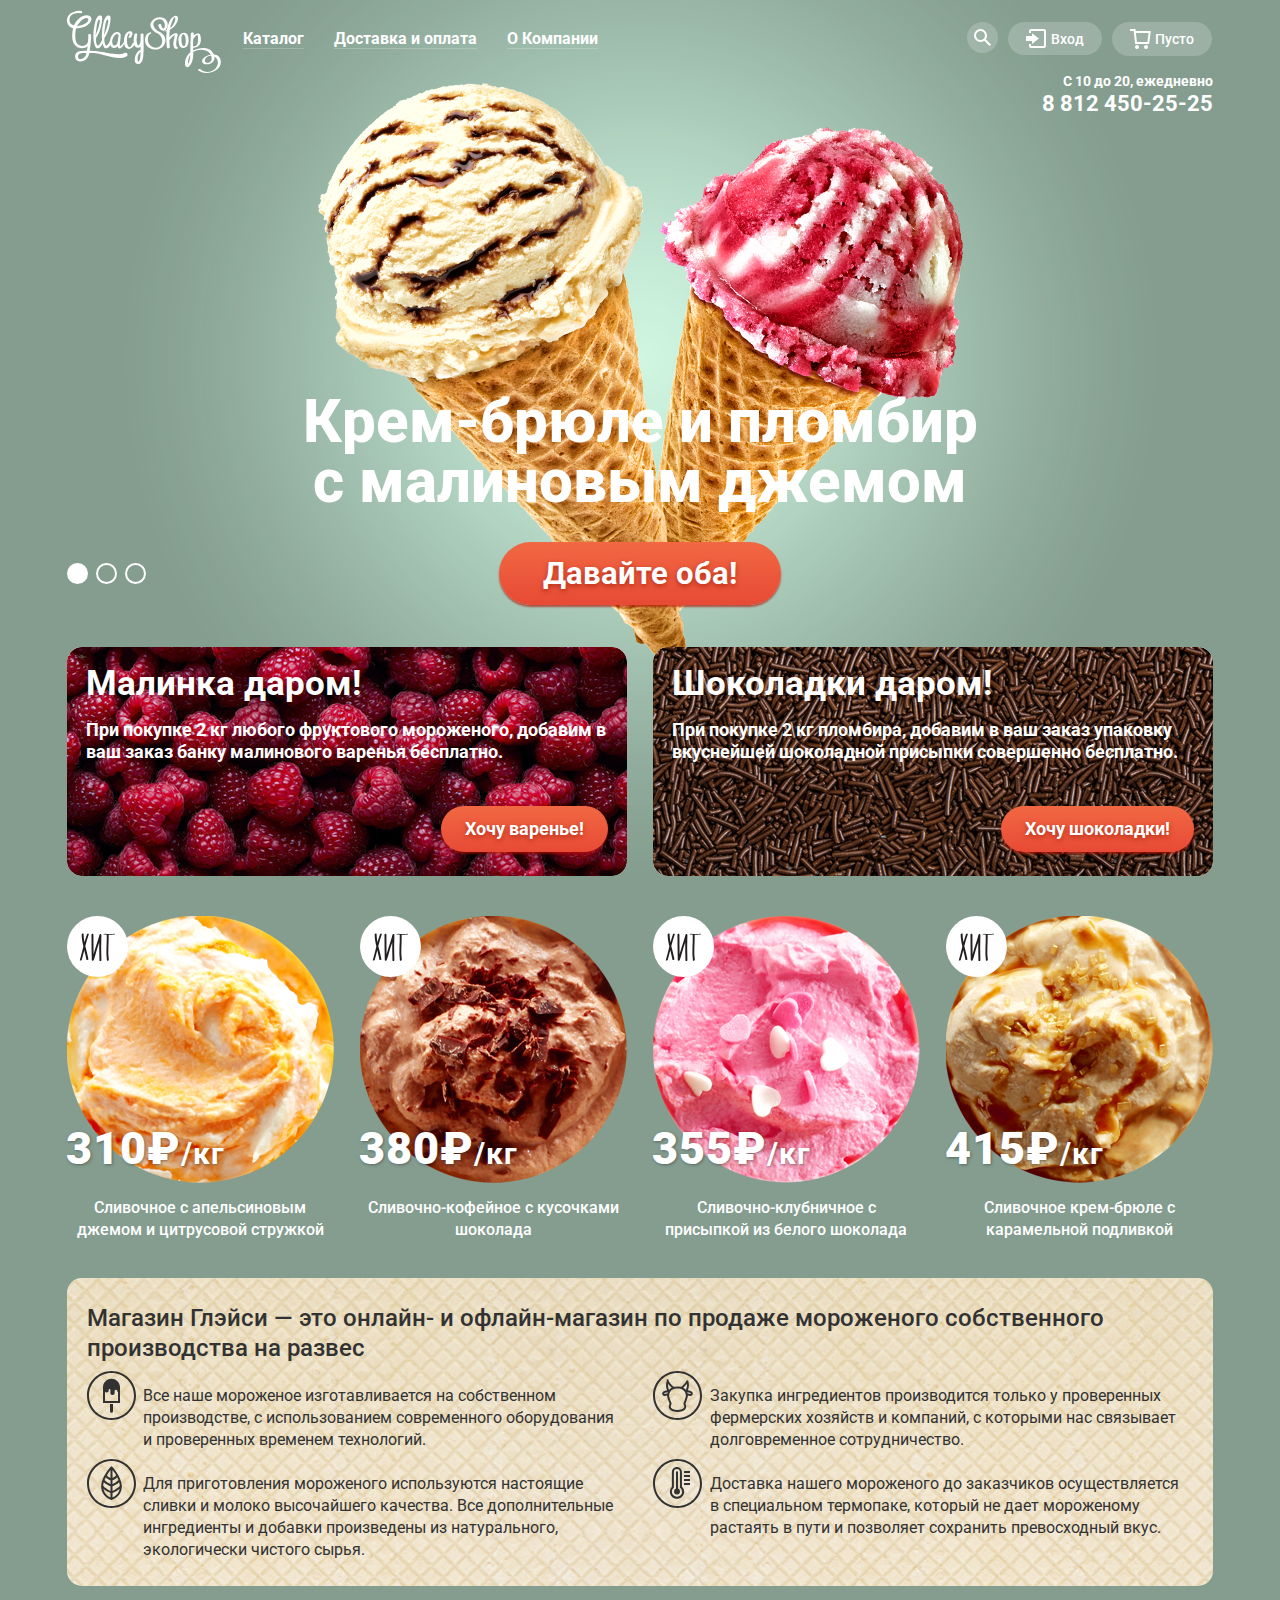
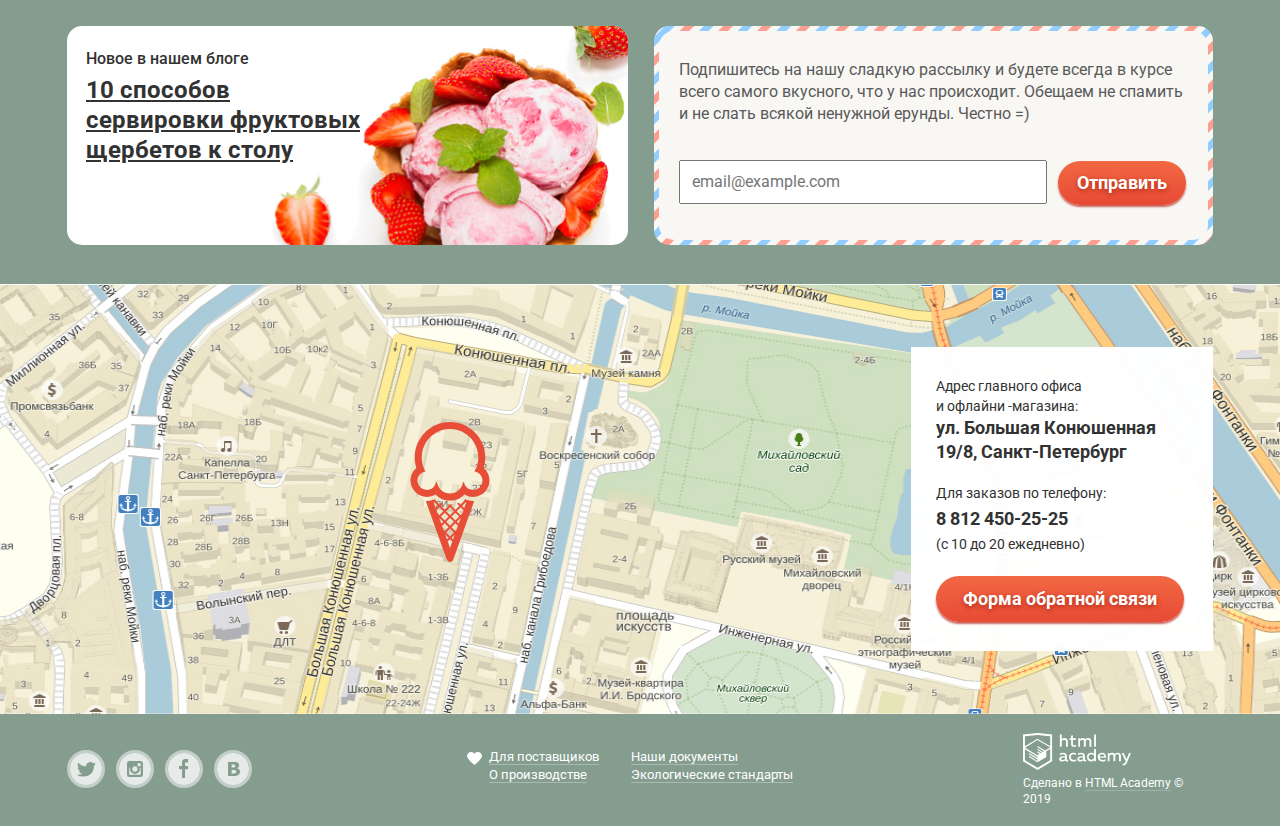
==== commit 4768d4b2: "доделывает сайт" ====
--- a/index.html
+++ b/index.html
@@ -276,7 +276,7 @@
             <a class="phone-number" href="tel:+88124502525">8&nbsp;812&nbsp;450-25-25</a>
             (с&nbsp;10&nbsp;до&nbsp;20&nbsp;ежедневно)
           </p>
-          <a class="button" href="feedback.html">Форма обратной связи</a>
+          <a class="button button-feedback" href="feedback.html">Форма обратной связи</a>
         </div>
       </section>
 
@@ -349,26 +349,34 @@
       </div>
     </footer>
 
+    <div class="modal-overlay"></div>
     <section class="modal-feedback">
-      <h2 class="visually-hidden">Форма обратной связи</h2>
-      <form action="https://echo.htmlacademy.ru" method="post">
-        <p>Мы обязательно вам ответим!</p>
+      <h2 class="modal-title">Мы обязательно вам ответим!</h2>
+      <form class="feedback-form" action="https://echo.htmlacademy.ru" method="post">
         <p>
-          <label class="visually-hidden" for="feedback-login">Имя Фамилия</label>
-          <input type="text" name="feedback-login" id="feedback-login" placeholder="Имя Фамилия">
+          <label class="visually-hidden" for="feedback-name">Имя Фамилия</label>
+          <input class="form-control" id="feedback-name" type="text" name="name" placeholder="Имя Фамилия" value="">
         </p>
         <p>
-          <label class="visually-hidden" for="feedback-email">Почта</label>
-          <input type="email" name="feedback-email" id="feedback-email" placeholder="email@example.com">
+          <label class="visually-hidden" for="feedback-email">Email</label>
+          <input class="form-control" id="feedback-email" type="email" name="email" placeholder="email@example.com">
         </p>
         <p>
-          <label class="visually-hidden" for="feedback-comment">Комментарий</label>
-          <textarea name="feedback-comment" id="feedback-comment" rows="5" placeholder="В свободной форме"></textarea>
+          <label class="visually-hidden" for="feedback-description">Описание</label>
+          <textarea class="form-control" id="feedback-description" name="description"
+            placeholder="В свободной форме"></textarea>
         </p>
-        <button type="submit">Отправить</button>
+        <p>
+          <button class="button" type="submit">Отправить</button>
+        </p>
       </form>
+      <button class="modal-close" type="button">
+        <span class="visually-hidden">Закрыть</span>
+      </button>
     </section>
   </div>
+
+  <script src="js/script.js"></script>
 </body>
 
 </html>
--- a/css/style.css
+++ b/css/style.css
@@ -148,6 +148,7 @@
 .button-nav {
   display: inline-block;
   vertical-align: middle;
+  padding-bottom: 1px;
 }
 
 .site-navigation-item {
@@ -400,7 +401,7 @@
 .search-form input {
   box-sizing: border-box;
   width: 100%;
-  padding: 11px;
+  padding: 13px;
   border: none;
   border-radius: 5px;
   box-shadow: 0 0 0 1px #b2b2b2;
@@ -710,7 +711,7 @@
 
 .catalog {
   border-bottom: 1px solid rgba(255, 255, 255, 0.3);
-  padding-bottom: 27px;
+  padding-bottom: 29px;
   margin-bottom: 18px;
 }
 
@@ -769,7 +770,7 @@
 }
 
 .catalog-list {
-  margin-bottom: 44px;
+  margin-bottom: 42px;
 }
 
 .bestseller-item,
@@ -827,14 +828,6 @@
   z-index: 10;
 }
 
-/* .bestseller-item:hover,
-.catalog-item:hover {
-  z-index: 200;
-  border-radius: 5px;
-  background-color: rgba(248, 247, 244, 0.2);
-  box-shadow: 0px 20px 20px 0px rgba(0, 0, 0, 0.4);
-} */
-
 /* ПРЕИМУЩЕСТВА */
 
 .features {
@@ -1005,7 +998,7 @@
   width: 80px;
   height: 140px;
   top: 32%;
-  left: 25%;
+  left: 32%;
   z-index: 10;
 }
 
@@ -1257,7 +1250,7 @@
 }
 
 .range-controls .range-toggle:hover {
-  top: -8px;
+  top: 5px;
 
   border-width: 10px;
 }
@@ -1443,7 +1436,7 @@
 }
 
 .button-filter:active {
-  padding: 9px 28px 8px 28px;
+  padding: 7px 23px;
   color: #323232;
   background-image: none;
   box-shadow: inset 0px 2px 1px 0 #696969;
@@ -1463,17 +1456,17 @@
 }
 
 .pagination-item {
-  margin-left: 1px;
-  outline: 1px solid grey;
+  margin-left: 3px;
+  width: 25px;
 }
 
 .pagination-item a {
   display: block;
   width: 27px;
-  height: 26px;
+  height: 27px;
 
   font-size: 16px;
-  line-height: 26px;
+  line-height: 27px;
   font-weight: 500;
   color: #ffffff;
 
@@ -1497,16 +1490,25 @@
   border-radius: 50%;
 }
 
-.pagination-item-back a,
-.pagination-item-next a {
+.pagination-item-back,
+.pagination-item-next {
   position: relative;
 }
 
-.pagination-item svg {
-  position: absolute;
-  top: 50%;
-  transform: translate(-50%,-50%);
-  display: inline-block;
+.back-disabled svg {
+  position: absolute;
+  top: 47%;
+  left: -2px;
+  fill: rgba(255, 255, 255, 0.2);
+  transform: scaleX(-1) translate(-50%, -50%);
+  cursor: default;
+}
+
+.pagination-item-next svg {
+  position: absolute;
+  top: 47%;
+  right: -3px;
+  transform: translate(-50%, -50%);
   width: 8px;
   height: 12px;
 }
@@ -1518,13 +1520,6 @@
 .pagination-item-next a:focus,
 .pagination-item-next a:active {
   background-color: transparent;
-}
-
-.back-disabled svg {
-  fill: rgba(255, 255, 255, 0.2);
-  transform: scaleX(1);
-  transform: scaleX(-1);
-  cursor: default;
 }
 
 /* ПОДВАЛ */
@@ -1675,6 +1670,305 @@
 
 /* ФОРМА ОБРАТНОЙ СВЯЗИ */
 
+@-webkit-keyframes bounce {
+  0% {
+    -webkit-transform: translateY(-2000px);
+    transform: translateY(-2000px);
+  }
+
+  70% {
+    -webkit-transform: translateY(30px);
+    transform: translateY(30px);
+  }
+
+  90% {
+    -webkit-transform: translateY(-10px);
+    transform: translateY(-10px);
+  }
+
+  100% {
+    -webkit-transform: translateY(0);
+    transform: translateY(0);
+  }
+}
+
+@keyframes bounce {
+  0% {
+    -webkit-transform: translateY(-2000px);
+    transform: translateY(-2000px);
+  }
+
+  70% {
+    -webkit-transform: translateY(30px);
+    transform: translateY(30px);
+  }
+
+  90% {
+    -webkit-transform: translateY(-10px);
+    transform: translateY(-10px);
+  }
+
+  100% {
+    -webkit-transform: translateY(0);
+    transform: translateY(0);
+  }
+}
+
+@-webkit-keyframes bounceOut {
+  0% {
+    -webkit-transform: scale(1);
+    transform: scale(1);
+  }
+
+  25% {
+    -webkit-transform: scale(0.95);
+    transform: scale(0.95);
+  }
+
+  50% {
+    opacity: 1;
+    -webkit-transform: scale(1.1);
+    transform: scale(1.1);
+  }
+
+  100% {
+    opacity: 0;
+    -webkit-transform: scale(0.3);
+    transform: scale(0.3);
+  }
+}
+
+@keyframes bounceOut {
+  0% {
+    -webkit-transform: scale(1);
+    transform: scale(1);
+  }
+
+  25% {
+    -webkit-transform: scale(0.95);
+    transform: scale(0.95);
+  }
+
+  50% {
+    opacity: 1;
+    -webkit-transform: scale(1.1);
+    transform: scale(1.1);
+  }
+
+  100% {
+    opacity: 0;
+    -webkit-transform: scale(0.3);
+    transform: scale(0.3);
+  }
+}
+
+@-webkit-keyframes shake {
+
+  0%,
+  100% {
+    -webkit-transform: translateX(0);
+    transform: translateX(0);
+  }
+
+  10%,
+  30%,
+  50%,
+  70%,
+  90% {
+    -webkit-transform: translateX(-10px);
+    transform: translateX(-10px);
+  }
+
+  20%,
+  40%,
+  60%,
+  80% {
+    -webkit-transform: translateX(10px);
+    transform: translateX(10px);
+  }
+}
+
+@keyframes shake {
+
+  0%,
+  100% {
+    -webkit-transform: translateX(0);
+    transform: translateX(0);
+  }
+
+  10%,
+  30%,
+  50%,
+  70%,
+  90% {
+    -webkit-transform: translateX(-10px);
+    transform: translateX(-10px);
+  }
+
+  20%,
+  40%,
+  60%,
+  80% {
+    -webkit-transform: translateX(10px);
+    transform: translateX(10px);
+  }
+}
+
 .modal-feedback {
   display: none;
-}
+  position: fixed;
+  top: 50%;
+  left: 50%;
+  z-index: 25;
+  width: 430px;
+  margin-top: -131px;
+  margin-left: -238px;
+  padding: 16px 24px;
+
+  color: #323232;
+
+  background-color: #f8f7f4;
+  border-radius: 5px;
+  box-shadow: 0 20px 20px rgba(0, 0, 0, 0.40);
+}
+
+.modal-overlay {
+  position: fixed;
+  top: 0;
+  left: 0;
+  z-index: 25;
+
+  display: none;
+  width: 100%;
+  height: 100%;
+
+  background-color: rgba(0, 0, 0, 0.3);
+}
+
+.modal-show {
+  display: block;
+
+  -webkit-animation: bounce 0.6s;
+  animation: bounce 0.6s;
+}
+
+.modal-error {
+  -webkit-animation: shake 0.6s;
+  animation: shake 0.6s;
+}
+
+.modal-out {
+  -webkit-animation: bounceOut 0.6s;
+  animation: bounceOut 0.6s;
+}
+
+.modal-close {
+  position: absolute;
+  top: 15px;
+  right: 15px;
+
+  width: 18px;
+  height: 18px;
+
+  background-color: transparent;
+  border: none;
+  cursor: pointer;
+}
+
+.modal-close::before,
+.modal-close::after {
+  content: "";
+  position: absolute;
+  top: 8px;
+  left: -2px;
+
+  width: 22px;
+  height: 2px;
+
+  background-color: #231f20;
+}
+
+.modal-close::before {
+  -webkit-transform: rotate(45deg);
+  transform: rotate(45deg);
+}
+
+.modal-close::after {
+  -webkit-transform: rotate(-45deg);
+  transform: rotate(-45deg);
+}
+
+.modal-title {
+  margin: 0;
+  margin-bottom: 20px;
+
+  font-weight: 500;
+  font-size: 24px;
+  line-height: 28px;
+  color: #323232;
+}
+
+.feedback-form {
+  box-sizing: border-box;
+  font-size: 16px;
+  line-height: 24px;
+  font-weight: 700;
+  color: #000000;
+}
+
+.feedback-form p {
+  margin: 0;
+  margin-bottom: 19px;
+}
+
+.feedback-form p:last-child {
+  margin-bottom: 0;
+
+  text-align: right;
+}
+
+.feedback-form input {
+  width: 238px;
+  padding: 12px 14px;
+
+  font-size: 16px;
+  line-height: 24px;
+  font-weight: 700;
+  color: #000000;
+  border: solid 1px rgba(178, 178, 178, 0.52);
+  border-radius: 5px;
+}
+
+.feedback-form input:hover,
+.feedback-form input:focus {
+  padding: 11px 13px;
+  border: solid 2px rgba(154, 154, 154, 0.52);
+}
+
+.feedback-form textarea {
+  box-sizing: border-box;
+  width: 100%;
+  padding: 11px 14px;
+  min-height: 155px;
+  font-size: 16px;
+  line-height: 24px;
+  font-weight: 700;
+  color: #000000;
+}
+
+.feedback-form textarea:hover,
+.feedback-form textarea:focus {
+  padding: 10px 13px;
+  border: solid 2px rgba(154, 154, 154, 0.52);
+}
+
+.feedback-form input::placeholder,
+.feedback-form textarea::placeholder {
+  font-weight: 400;
+  color: #999999;
+}
+
+.modal-feedback .button {
+  padding: 11px 24px;
+  margin-bottom: 10px;
+}
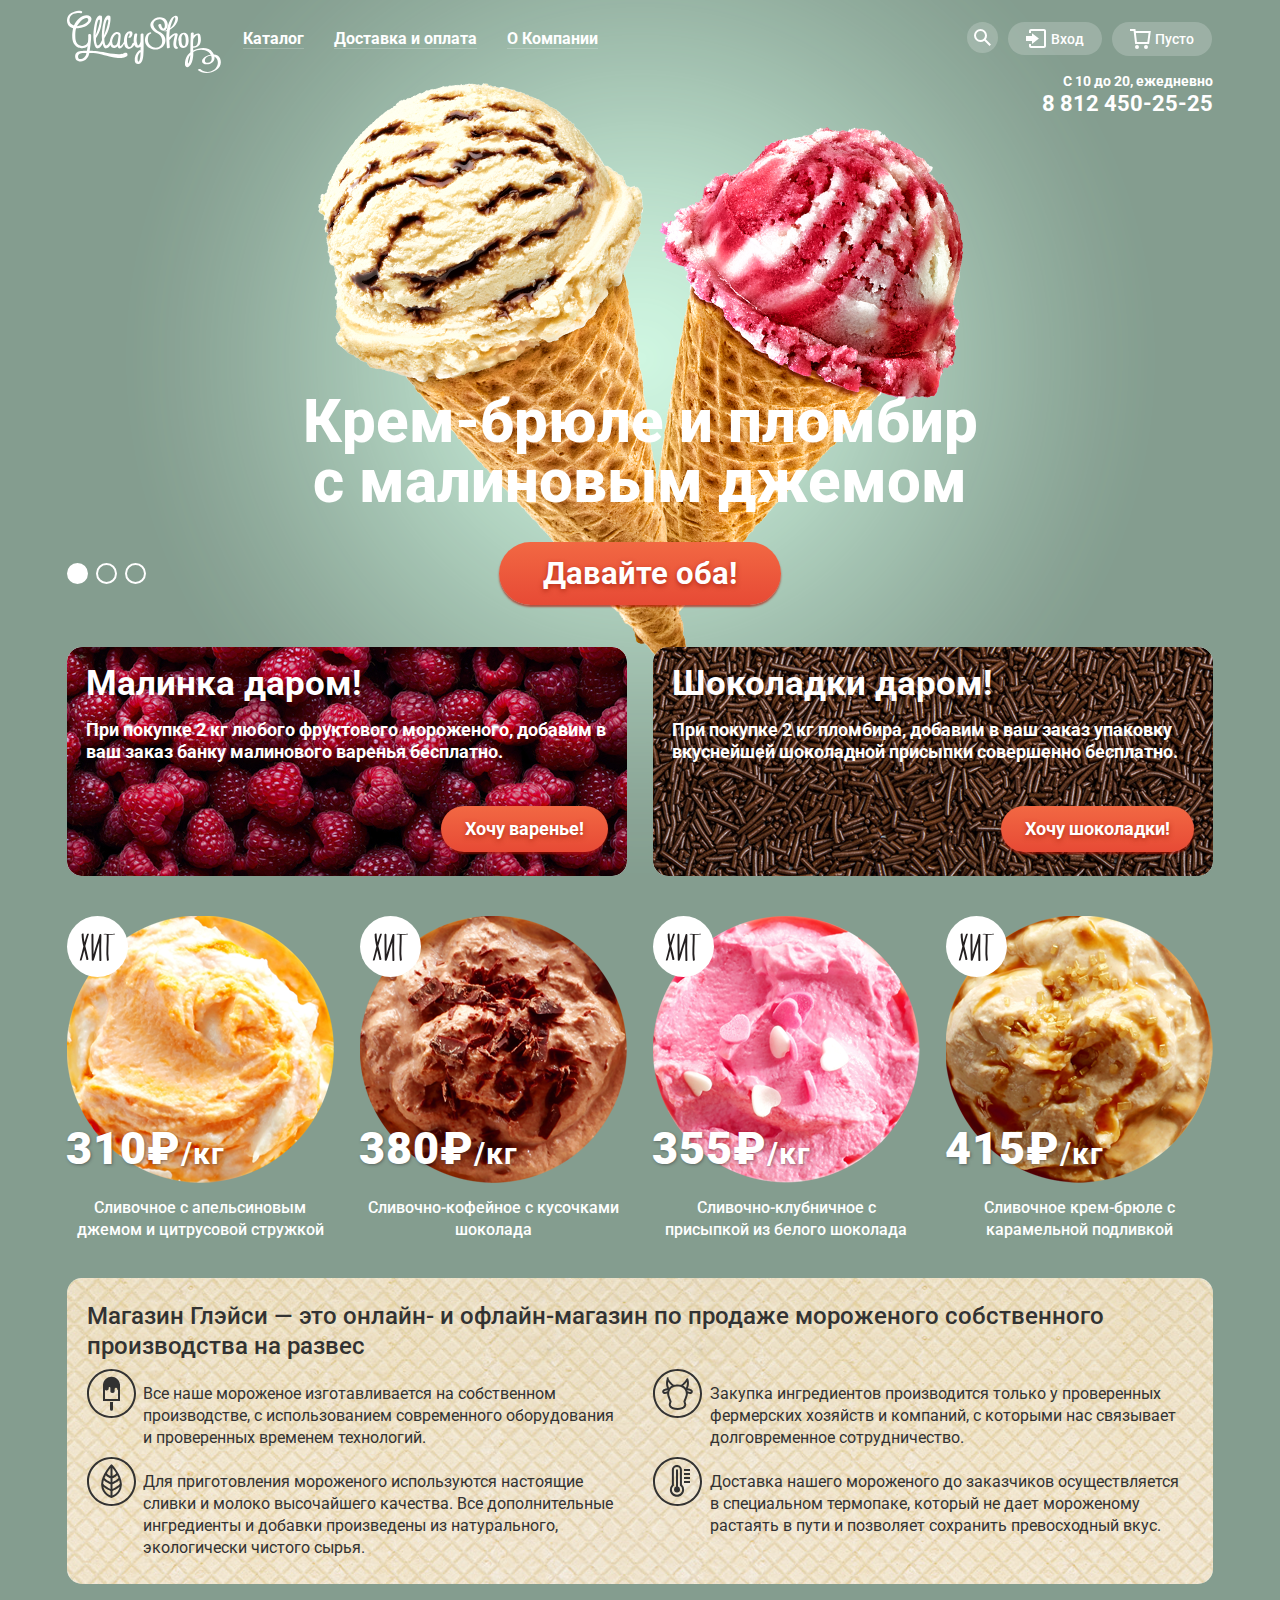
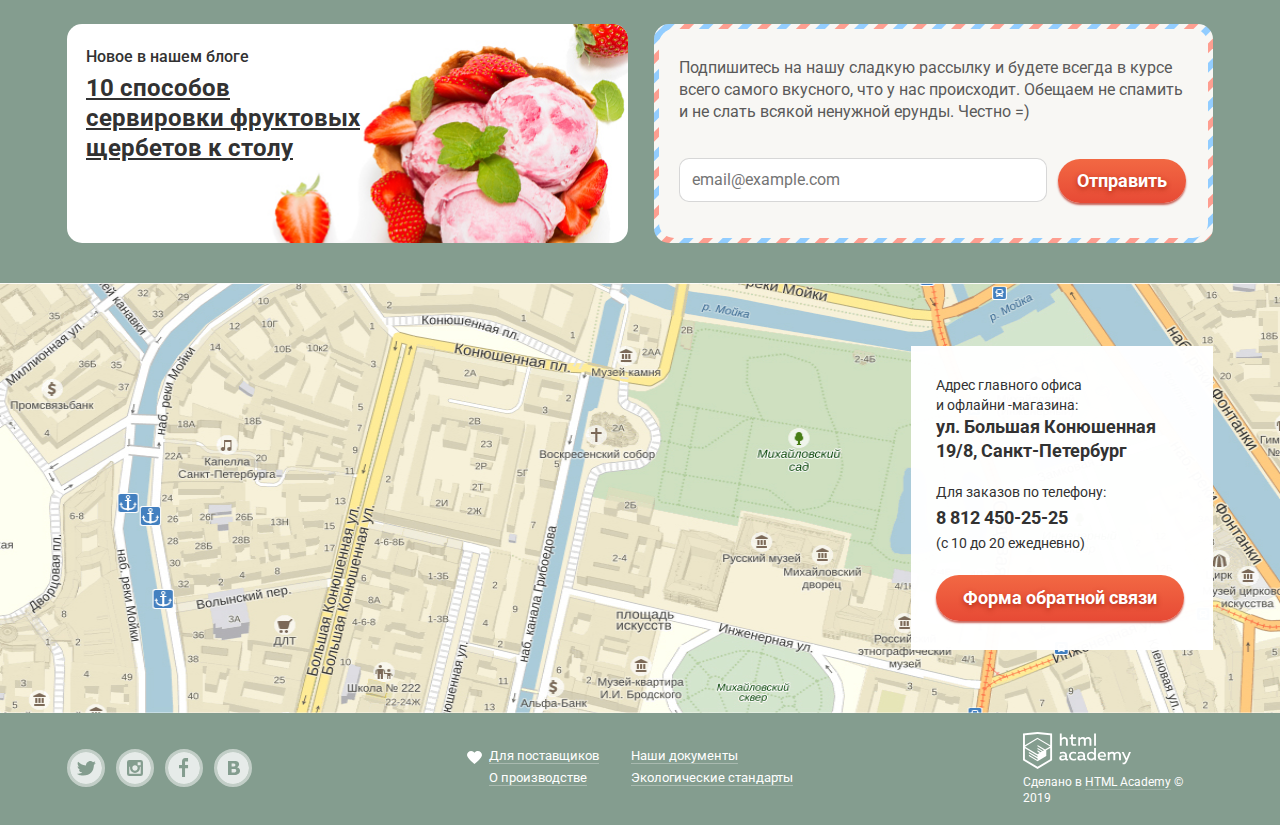
==== commit a34fc491: "полностью доделывает" ====
--- a/index.html
+++ b/index.html
@@ -265,6 +265,7 @@
         <div class="wrapper-img">
           <img src="img/map.jpg" width="1200" height="430"
             alt="Офис компании по адресу ул. Большая Конюшенная 19/8, г. Санкт-Петербург">
+            <iframe src="https://www.google.com/maps/embed?pb=!1m18!1m12!1m3!1d1998.6036253003165!2d30.320858716173472!3d59.938719169054075!2m3!1f0!2f0!3f0!3m2!1i1024!2i768!4f13.1!3m3!1m2!1s0x4696310fca145cc1%3A0x42b32648d8238007!2z0JHQvtC70YzRiNCw0Y8g0JrQvtC90Y7RiNC10L3QvdCw0Y8g0YPQuy4sIDE5LzgsINCh0LDQvdC60YIt0J_QtdGC0LXRgNCx0YPRgNCzLCDQoNC-0YHRgdC40Y8sIDE5MTE4Ng!5e0!3m2!1sru!2shr!4v1584527865379!5m2!1sru!2shr" width="1200" height="430" allowfullscreen="" aria-hidden="false" tabindex="0"></iframe>
         </div>
         <div class="wrapper-contacts">
           <p>
--- a/css/style.css
+++ b/css/style.css
@@ -29,7 +29,7 @@
   margin: 0 auto;
 }
 
-.visually-hidden:not(:focus):not(:active),
+.visually-hidden:not(:focus),
 input[type="checkbox"].visually-hidden,
 input[type="radio"].visually-hidden {
   position: absolute;
@@ -41,6 +41,8 @@
   padding: 0;
 
   white-space: nowrap;
+
+  -webkit-clip-path: inset(100%);
 
   clip-path: inset(100%);
   clip: rect(0 0 0 0);
@@ -407,6 +409,66 @@
   box-shadow: 0 0 0 1px #b2b2b2;
 }
 
+.search-form input::-webkit-input-placeholder,
+.login-form input::-webkit-input-placeholder {
+  font-size: 14px;
+  line-height: 24px;
+  font-weight: 400;
+  color: #999999;
+}
+
+.search-form input::-moz-placeholder,
+.login-form input::-moz-placeholder {
+  font-size: 14px;
+  line-height: 24px;
+  font-weight: 400;
+  color: #999999;
+}
+
+.search-form input:-ms-input-placeholder,
+.login-form input:-ms-input-placeholder {
+  font-size: 14px;
+  line-height: 24px;
+  font-weight: 400;
+  color: #999999;
+}
+
+.search-form input::-ms-input-placeholder,
+.login-form input::-ms-input-placeholder {
+  font-size: 14px;
+  line-height: 24px;
+  font-weight: 400;
+  color: #999999;
+}
+
+.search-form input::-webkit-input-placeholder, .login-form input::-webkit-input-placeholder {
+  font-size: 14px;
+  line-height: 24px;
+  font-weight: 400;
+  color: #999999;
+}
+
+.search-form input::-moz-placeholder, .login-form input::-moz-placeholder {
+  font-size: 14px;
+  line-height: 24px;
+  font-weight: 400;
+  color: #999999;
+}
+
+.search-form input:-ms-input-placeholder, .login-form input:-ms-input-placeholder {
+  font-size: 14px;
+  line-height: 24px;
+  font-weight: 400;
+  color: #999999;
+}
+
+.search-form input::-ms-input-placeholder, .login-form input::-ms-input-placeholder {
+  font-size: 14px;
+  line-height: 24px;
+  font-weight: 400;
+  color: #999999;
+}
+
 .search-form input::placeholder,
 .login-form input::placeholder {
   font-size: 14px;
@@ -831,7 +893,7 @@
 /* ПРЕИМУЩЕСТВА */
 
 .features {
-  padding: 25px 26px 25px 20px;
+  padding: 23px 26px 25px 20px;
   margin-bottom: 40px;
   font-size: 24px;
   line-height: 30px;
@@ -902,7 +964,7 @@
   display: flex;
   justify-content: space-between;
   align-items: flex-start;
-  margin-bottom: 39px;
+  margin-bottom: 40px;
 }
 
 .blog-news {
@@ -970,7 +1032,9 @@
   box-sizing: border-box;
   width: 368px;
   margin-right: 7px;
-  padding: 11px;
+  padding: 12px;
+  border-radius: 10px;
+  border: solid 1px rgba(178, 178, 178, 0.52);
 }
 
 .subscription .button {
@@ -986,10 +1050,19 @@
 }
 
 .gllacy-map img {
+  position: absolute;
   display: block;
+  z-index: 1;
   width: 100%;
   height: 430px;
   text-align: center;
+}
+
+.gllacy-map iframe {
+  position: relative;
+  z-index: 2;
+  width: 100%;
+  border: none;
 }
 
 .gllacy-map .wrapper-img::before {
@@ -999,7 +1072,7 @@
   height: 140px;
   top: 32%;
   left: 32%;
-  z-index: 10;
+  z-index: 1;
 }
 
 .wrapper-contacts {
@@ -1158,10 +1231,15 @@
   background-image: url("../img/select-arrow.svg");
   background-repeat: no-repeat;
   background-position: 92% 50%;
+  border: none;
 
   -webkit-appearance: none;
   -moz-appearance: none;
   appearance: none;
+}
+
+.sorting select[name="sorting"]::-ms-expand {
+  display: none;
 }
 
 .sorting select[name="sorting"]:hover,
@@ -1336,6 +1414,9 @@
   display: block;
 
   cursor: pointer;
+  -webkit-user-select: none;
+  -moz-user-select: none;
+  -ms-user-select: none;
   user-select: none;
 }
 
@@ -1348,6 +1429,9 @@
   display: block;
 
   cursor: pointer;
+  -webkit-user-select: none;
+  -moz-user-select: none;
+  -ms-user-select: none;
   user-select: none;
 }
 
@@ -1500,6 +1584,7 @@
   top: 47%;
   left: -2px;
   fill: rgba(255, 255, 255, 0.2);
+  -webkit-transform: scaleX(-1) translate(-50%, -50%);
   transform: scaleX(-1) translate(-50%, -50%);
   cursor: default;
 }
@@ -1508,6 +1593,7 @@
   position: absolute;
   top: 47%;
   right: -3px;
+  -webkit-transform: translate(-50%, -50%);
   transform: translate(-50%, -50%);
   width: 8px;
   height: 12px;
@@ -1609,9 +1695,8 @@
   margin-bottom: 4px;
 }
 
-.information-item {
+.inner-page .information-item {
   margin-bottom: 0;
-  ;
 }
 
 .information-item:nth-child(odd) {
@@ -1940,7 +2025,8 @@
 }
 
 .feedback-form input:hover,
-.feedback-form input:focus {
+.feedback-form input:focus,
+.feedback-form input:active {
   padding: 11px 13px;
   border: solid 2px rgba(154, 154, 154, 0.52);
 }
@@ -1954,12 +2040,59 @@
   line-height: 24px;
   font-weight: 700;
   color: #000000;
+  border: solid 1px rgba(178, 178, 178, 0.52);
+  border-radius: 5px;
 }
 
 .feedback-form textarea:hover,
-.feedback-form textarea:focus {
+.feedback-form textarea:focus,
+.feedback-form textarea:active {
   padding: 10px 13px;
   border: solid 2px rgba(154, 154, 154, 0.52);
+}
+
+.feedback-form input::-webkit-input-placeholder,
+.feedback-form textarea::-webkit-input-placeholder {
+  font-weight: 400;
+  color: #999999;
+}
+
+.feedback-form input::-moz-placeholder,
+.feedback-form textarea::-moz-placeholder {
+  font-weight: 400;
+  color: #999999;
+}
+
+.feedback-form input:-ms-input-placeholder,
+.feedback-form textarea:-ms-input-placeholder {
+  font-weight: 400;
+  color: #999999;
+}
+
+.feedback-form input::-ms-input-placeholder,
+.feedback-form textarea::-ms-input-placeholder {
+  font-weight: 400;
+  color: #999999;
+}
+
+.feedback-form input::-webkit-input-placeholder, .feedback-form textarea::-webkit-input-placeholder {
+  font-weight: 400;
+  color: #999999;
+}
+
+.feedback-form input::-moz-placeholder, .feedback-form textarea::-moz-placeholder {
+  font-weight: 400;
+  color: #999999;
+}
+
+.feedback-form input:-ms-input-placeholder, .feedback-form textarea:-ms-input-placeholder {
+  font-weight: 400;
+  color: #999999;
+}
+
+.feedback-form input::-ms-input-placeholder, .feedback-form textarea::-ms-input-placeholder {
+  font-weight: 400;
+  color: #999999;
 }
 
 .feedback-form input::placeholder,
@@ -1971,4 +2104,4 @@
 .modal-feedback .button {
   padding: 11px 24px;
   margin-bottom: 10px;
-}
+}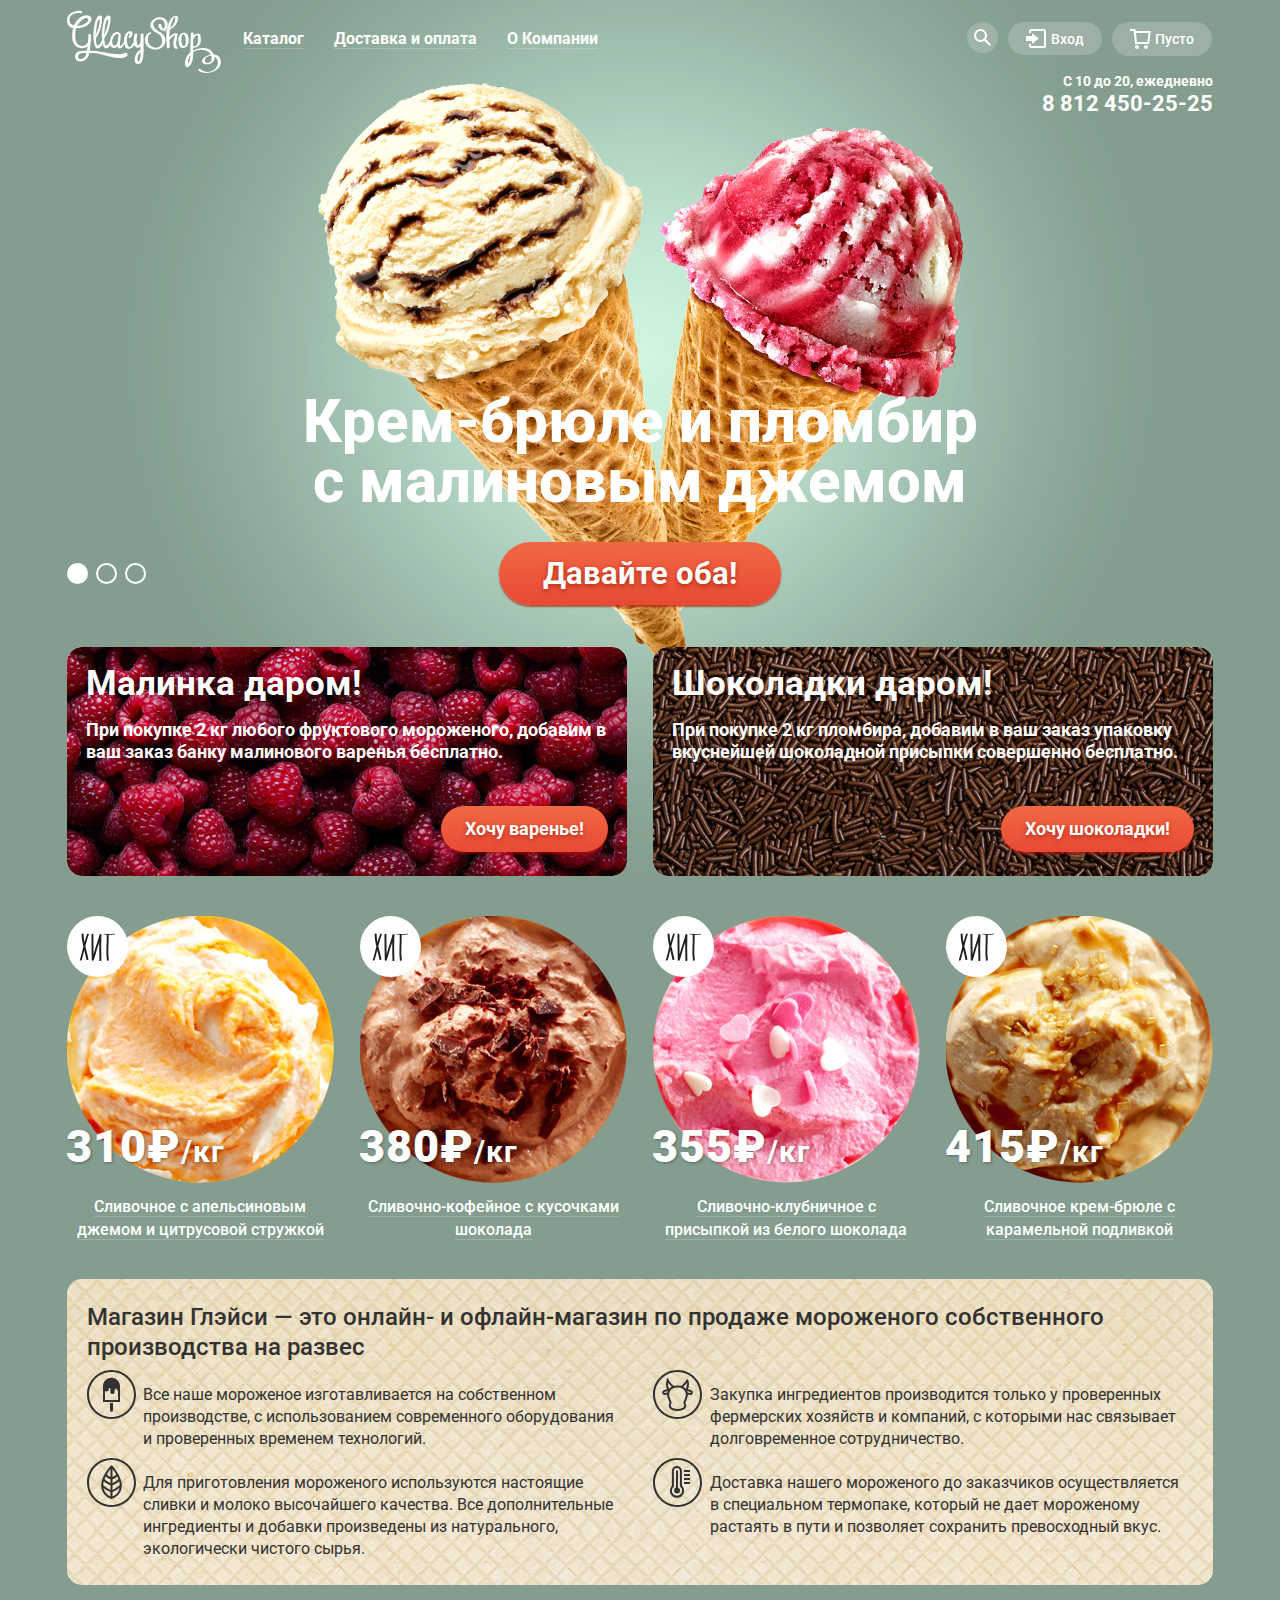
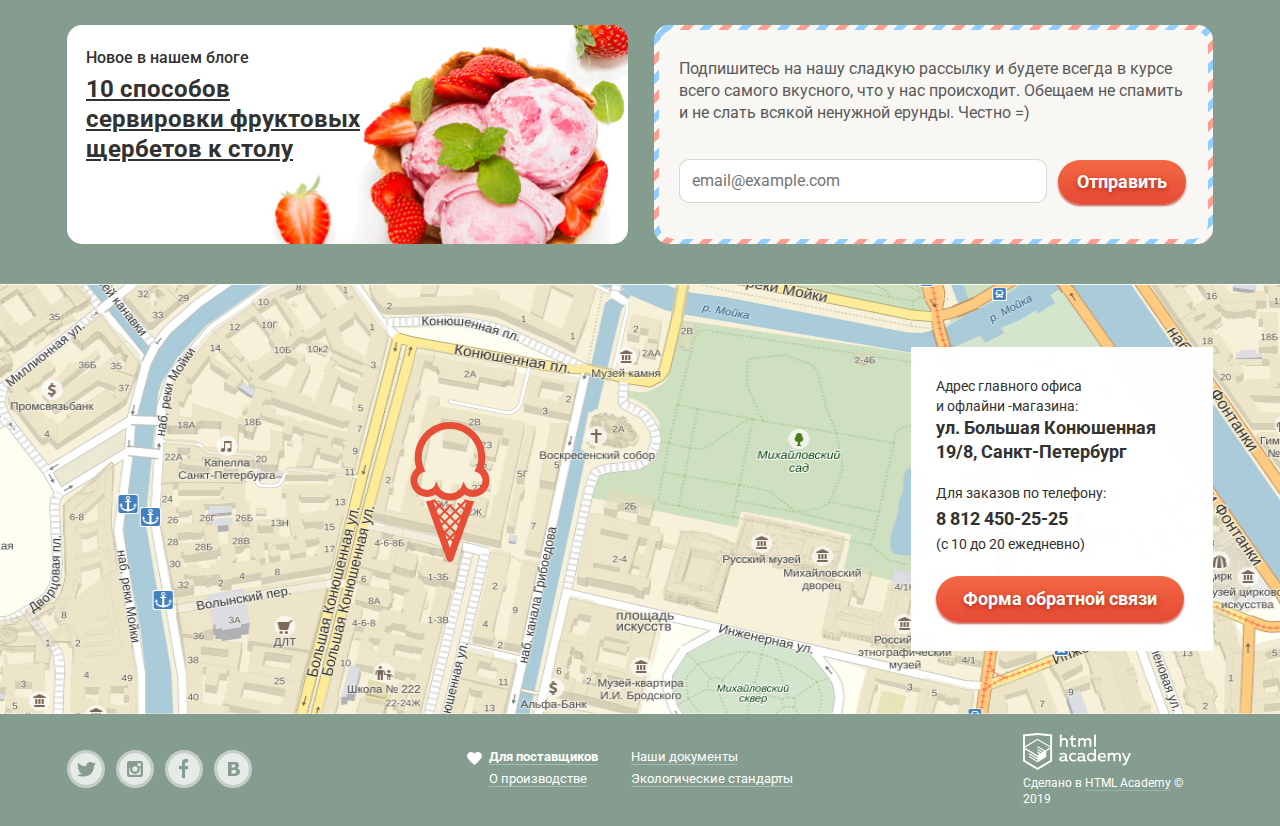
==== commit a84850ea: "пкп" ====
--- a/index.html
+++ b/index.html
@@ -162,52 +162,45 @@
           <h2 class="visually-hidden">Хиты продаж</h2>
           <ul class="bestsellers-list">
             <li class="bestseller-item">
-              <a href="#">
-                <div>
-                  <img src="img/product-1.png" width="267" height="267"
-                    alt="Сливочное с апельсиновым джемом и цитрусовой стружкой">
-                </div>
-                <span><b>310&#8381;</b>/кг</span>
-                <h3>Сливочное с апельсиновым джемом и цитрусовой стружкой</h3>
-              </a>
+              <div>
+                <img src="img/product-1.png" width="267" height="267"
+                  alt="Сливочное с апельсиновым джемом и цитрусовой стружкой">
+              </div>
+              <span><b>310&#8381;</b>/кг</span>
+              <h3 class="bestseller-item-title"><a href="#">Сливочное с апельсиновым джемом и цитрусовой стружкой</a>
+              </h3>
               <div class="wrapper-button">
                 <a class="button" href="#">Быстрый просмотр</a>
               </div>
             </li>
             <li class="bestseller-item">
-              <a href="#">
-                <div>
-                  <img src="img/product-2.png" width="267" height="267" alt="Сливочно-кофейное с кусочками шоколада">
-                </div>
-                <span><b>380&#8381;</b>/кг</span>
-                <h3>Сливочно-кофейное с кусочками шоколада</h3>
-              </a>
+              <div>
+                <img src="img/product-2.png" width="267" height="267" alt="Сливочно-кофейное с кусочками шоколада">
+              </div>
+              <span><b>380&#8381;</b>/кг</span>
+              <h3 class="bestseller-item-title"><a href="#">Сливочно-кофейное с кусочками шоколада</a></h3>
               <div class="wrapper-button">
                 <a class="button" href="#">Быстрый просмотр</a>
               </div>
             </li>
             <li class="bestseller-item">
-              <a href="#">
-                <div>
-                  <img src="img/product-3.png" width="267" height="267"
-                    alt="Сливочно-клубничное с присыпкой из белого шоколада">
-                </div>
-                <span><b>355&#8381;</b>/кг</span>
-                <h3>Сливочно-клубничное с присыпкой из белого шоколада</h3>
-              </a>
+              <div>
+                <img src="img/product-3.png" width="267" height="267"
+                  alt="Сливочно-клубничное с присыпкой из белого шоколада">
+              </div>
+              <span><b>355&#8381;</b>/кг</span>
+              <h3 class="bestseller-item-title"><a href="#">Сливочно-клубничное с присыпкой из белого шоколада</a></h3>
               <div class="wrapper-button">
                 <a class="button" href="#">Быстрый просмотр</a>
               </div>
             </li>
             <li class="bestseller-item">
-              <a href="#">
-                <div>
-                  <img src="img/product-4.png" width="267" height="267"
-                    alt="Сливочное крем-брюле с карамельной подливкой">
-                </div>
-                <span><b>415&#8381;</b>/кг</span>
-                <h3>Сливочное крем-брюле с карамельной подливкой</h3>
-              </a>
+              <div>
+                <img src="img/product-4.png" width="267" height="267"
+                  alt="Сливочное крем-брюле с карамельной подливкой">
+              </div>
+              <span><b>415&#8381;</b>/кг</span>
+              <h3 class="bestseller-item-title"><a href="#">Сливочное крем-брюле с карамельной подливкой</a></h3>
               <div class="wrapper-button">
                 <a class="button" href="#">Быстрый просмотр</a>
               </div>
@@ -262,10 +255,12 @@
 
       <section class="gllacy-map">
         <h2 class="visually-hidden">Как до нас добраться?</h2>
+        <iframe
+          src="https://www.google.com/maps/embed?pb=!1m18!1m12!1m3!1d1998.6036253003165!2d30.320858716173472!3d59.938719169054075!2m3!1f0!2f0!3f0!3m2!1i1024!2i768!4f13.1!3m3!1m2!1s0x4696310fca145cc1%3A0x42b32648d8238007!2z0JHQvtC70YzRiNCw0Y8g0JrQvtC90Y7RiNC10L3QvdCw0Y8g0YPQuy4sIDE5LzgsINCh0LDQvdC60YIt0J_QtdGC0LXRgNCx0YPRgNCzLCDQoNC-0YHRgdC40Y8sIDE5MTE4Ng!5e0!3m2!1sru!2shr!4v1584527865379!5m2!1sru!2shr"
+          width="1200" height="430" allowfullscreen="" aria-hidden="false" tabindex="0"></iframe>
         <div class="wrapper-img">
           <img src="img/map.jpg" width="1200" height="430"
             alt="Офис компании по адресу ул. Большая Конюшенная 19/8, г. Санкт-Петербург">
-            <iframe src="https://www.google.com/maps/embed?pb=!1m18!1m12!1m3!1d1998.6036253003165!2d30.320858716173472!3d59.938719169054075!2m3!1f0!2f0!3f0!3m2!1i1024!2i768!4f13.1!3m3!1m2!1s0x4696310fca145cc1%3A0x42b32648d8238007!2z0JHQvtC70YzRiNCw0Y8g0JrQvtC90Y7RiNC10L3QvdCw0Y8g0YPQuy4sIDE5LzgsINCh0LDQvdC60YIt0J_QtdGC0LXRgNCx0YPRgNCzLCDQoNC-0YHRgdC40Y8sIDE5MTE4Ng!5e0!3m2!1sru!2shr!4v1584527865379!5m2!1sru!2shr" width="1200" height="430" allowfullscreen="" aria-hidden="false" tabindex="0"></iframe>
         </div>
         <div class="wrapper-contacts">
           <p>
@@ -345,7 +340,7 @@
           <a href="https://htmlacademy.ru/intensive/htmlcss">
             <img src="img/logo-htmlacademy.svg" width="108" height="39" alt="Логотип HTML Academy">
           </a>
-          <p>Сделано в <a href="https://htmlacademy.ru">HTML Academy</a> &copy; 2019</p>
+          <p>Сделано в <a href="https://htmlacademy.ru/intensive/htmlcss">HTML Academy</a> &copy; 2019</p>
         </div>
       </div>
     </footer>
--- a/css/style.css
+++ b/css/style.css
@@ -1,6 +1,7 @@
 /* ГЛОБАЛЬНЫЕ СТИЛИ */
 
 body {
+  min-width: 1200px;
   margin: 0;
   padding: 0;
 
@@ -129,6 +130,7 @@
   width: 990px;
   margin-left: auto;
   padding-top: 21px;
+
   line-height: 18px;
   font-weight: 700;
 }
@@ -136,21 +138,23 @@
 .site-navigation,
 .user-navigation,
 .drop-down-list {
+  margin: 0;
+  padding: 0;
+
   list-style: none;
-  margin: 0;
-  padding: 0;
 }
 
 .site-navigation {
   display: flex;
+  flex-wrap: wrap;
   width: 400px;
   padding-left: 5px;
 }
 
 .button-nav {
   display: inline-block;
-  vertical-align: middle;
-  padding-bottom: 1px;
+   padding-bottom: 1px;
+   vertical-align: middle;
 }
 
 .site-navigation-item {
@@ -160,6 +164,7 @@
 
 .site-navigation-item>a {
   padding: 8px 13px 7px;
+
   color: #ffffff;
 }
 
@@ -169,25 +174,31 @@
   content: "";
   width: 100%;
   height: 1px;
+
   background: rgba(255, 255, 255, 0.2);
 }
 
 .site-navigation-current>a::after {
   content: "";
+
   background: none;
 }
 
 .site-navigation-item>a:hover,
 .site-navigation-item>a:focus {
   padding: 8px 13px 7px;
+
   color: #323232;
+
   background-color: #f7f6f3;
   border-radius: 25px;
 }
 
 .site-navigation-item>a:active {
   padding: 8px 13px 7px;
+
   color: #323232;
+
   box-shadow: inset 0px 2px 1px 0 #696969;
   background-color: #ededed;
   border-radius: 25px;
@@ -198,12 +209,14 @@
 .site-navigation-current>a:focus,
 .site-navigation-current>a:active {
   color: #ffffff;
+
   background-color: #d07058;
   border-radius: 25px;
 }
 
 .user-navigation {
   display: flex;
+  flex-wrap: wrap;
   justify-content: flex-end;
   flex-grow: 1;
   width: 280px;
@@ -218,12 +231,15 @@
 
 .user-navigation-item>a {
   display: flex;
+  flex-wrap: wrap;
   align-items: center;
   justify-content: center;
+
   font-size: 14px;
   line-height: 16px;
   font-weight: 500;
   color: #ffffff;
+
   background-color: rgba(255, 255, 255, 0.2);
   border-radius: 25px;
 }
@@ -231,6 +247,7 @@
 .user-navigation a:hover,
 .user-navigation a:focus {
   color: #323232;
+
   background-color: #f8f7f4;
 }
 
@@ -257,6 +274,7 @@
 .user-navigation .button-cart:hover,
 .user-navigation .button-cart:focus {
   color: #ffffff;
+
   background-color: rgba(255, 255, 255, 0.2);
 }
 
@@ -265,12 +283,14 @@
 .user-navigation .button-full-cart:focus,
 .user-navigation .button-full-cart:active {
   color: #323232;
+
   background-color: rgb(248, 247, 244, 0.99);
 }
 
 .contacts {
   width: 200px;
   margin-left: auto;
+
   text-align: right;
 }
 
@@ -335,6 +355,7 @@
 
 .drop-down-list {
   width: 143px;
+
   box-shadow: 0px 20px 20px 0 rgba(0, 0, 0, 0.4);
   background-color: #f8f7f4;
   border-radius: 5px;
@@ -345,6 +366,7 @@
   position: relative;
   padding-top: 12px;
   padding-bottom: 12px;
+
   font-weight: 700;
 }
 
@@ -356,6 +378,7 @@
   height: 1px;
   left: 6px;
   bottom: 0;
+
   background: rgba(0, 0, 0, 0.2);
 }
 
@@ -364,6 +387,7 @@
   padding-left: 21px;
   padding-top: 9px;
   padding-bottom: 6px;
+
   font-size: 14px;
   line-height: 16px;
   font-weight: 400;
@@ -404,6 +428,7 @@
   box-sizing: border-box;
   width: 100%;
   padding: 13px;
+
   border: none;
   border-radius: 5px;
   box-shadow: 0 0 0 1px #b2b2b2;
@@ -441,28 +466,32 @@
   color: #999999;
 }
 
-.search-form input::-webkit-input-placeholder, .login-form input::-webkit-input-placeholder {
+.search-form input::-webkit-input-placeholder,
+.login-form input::-webkit-input-placeholder {
   font-size: 14px;
   line-height: 24px;
   font-weight: 400;
   color: #999999;
 }
 
-.search-form input::-moz-placeholder, .login-form input::-moz-placeholder {
+.search-form input::-moz-placeholder,
+.login-form input::-moz-placeholder {
   font-size: 14px;
   line-height: 24px;
   font-weight: 400;
   color: #999999;
 }
 
-.search-form input:-ms-input-placeholder, .login-form input:-ms-input-placeholder {
+.search-form input:-ms-input-placeholder,
+.login-form input:-ms-input-placeholder {
   font-size: 14px;
   line-height: 24px;
   font-weight: 400;
   color: #999999;
 }
 
-.search-form input::-ms-input-placeholder, .login-form input::-ms-input-placeholder {
+.search-form input::-ms-input-placeholder,
+.login-form input::-ms-input-placeholder {
   font-size: 14px;
   line-height: 24px;
   font-weight: 400;
@@ -481,6 +510,7 @@
   box-sizing: border-box;
   width: 277px;
   padding: 20px 19px;
+
   box-shadow: 0px 20px 20px 0 rgba(0, 0, 0, 0.4);
   background-color: #f8f7f4;
   border-radius: 5px;
@@ -495,6 +525,7 @@
   box-sizing: border-box;
   width: 100%;
   padding: 13px;
+
   border: none;
   border-radius: 5px;
   box-shadow: 0 0 0 1px #b2b2b2;
@@ -504,6 +535,7 @@
   display: flex;
   justify-content: space-between;
   align-items: flex-start;
+  flex-wrap: wrap;
 }
 
 .popup-login .button {
@@ -518,6 +550,7 @@
 .restore a {
   display: block;
   margin-bottom: -3px;
+
   text-align: left;
   font-size: 13px;
   line-height: 24px;
@@ -550,7 +583,6 @@
 .shopping-cart-table {
   width: 100%;
   border-collapse: collapse;
-  ;
 }
 
 .shopping-cart-table td {
@@ -592,6 +624,7 @@
 .shopping-cart-table .button-cross {
   width: 11px;
   height: 11px;
+
   border: none;
   background: url("../img/cross-small.svg") no-repeat;
   background-position: top center;
@@ -601,6 +634,7 @@
 .wrapper-button-cart {
   display: flex;
   justify-content: flex-end;
+  flex-wrap: wrap;
 }
 
 .shopping-cart .button {
@@ -717,14 +751,16 @@
 .special-offers {
   display: flex;
   justify-content: space-between;
+  margin-bottom: 40px;
+
   font-size: 18px;
-  font-weight: 700;
-  margin-bottom: 40px;
+  font-weight: 700;  
 }
 
 .special-offers h3 {
   margin: 0;
   margin-bottom: 15px;
+
   font-size: 35px;
   line-height: 41px;
   font-weight: 700;
@@ -742,10 +778,12 @@
 
 .raspberry-stock {
   display: flex;
+  flex-wrap: wrap;
   flex-direction: column;
   width: 560px;
   margin-right: 26px;
   padding: 16px 19px;
+
   background-color: #a23552;
   background: url("../img/raspberry-bg.jpg") no-repeat;
   background-size: cover;
@@ -754,9 +792,11 @@
 
 .chocolate-stock {
   display: flex;
+  flex-wrap: wrap;
   flex-direction: column;
   width: 560px;
   padding: 16px 19px;
+
   background-color: #24130a;
   background: url("../img/choсolate-bg.jpg") no-repeat;
   background-size: cover;
@@ -780,8 +820,9 @@
 .bestseller-item span,
 .catalog-item span {
   position: absolute;
-  top: 210px;
+  top: 208px;
   left: -1px;
+
   font-size: 30px;
   line-height: 45px;
   font-weight: 700;
@@ -798,27 +839,34 @@
 .catalog-item a {
   position: relative;
   text-align: center;
+
   font-size: 16px;
   line-height: 22px;
   font-weight: 500;
   color: #ffffff;
 }
 
-.bestseller-item h3,
-.catalog-item h3 {
-  display: inline-block;
+.bestseller-item .bestseller-item-title,
+.catalog-item .catalog-item-title {
   width: 258px;
   padding-left: 4px;
-  padding-top: 1px;
-  margin: 0;
+  margin: 0;
+
+  text-align: center;
+}
+
+.bestseller-item-title a,
+.catalog-item-title a {
   font-size: 16px;
   line-height: 22px;
   font-weight: 500;
+
+  border-bottom: 1px solid rgba(255, 255, 255, 0.2);
 }
 
 .bestseller-item div,
 .catalog-item div {
-  margin-bottom: 7px;
+  margin-bottom: 6px;
 }
 
 .bestsellers-list,
@@ -832,15 +880,15 @@
 }
 
 .catalog-list {
-  margin-bottom: 42px;
+  margin-bottom: 39px;
 }
 
 .bestseller-item,
 .catalog-item {
+  position: relative;
   width: 267px;
-  margin-bottom: 37px;
-  margin-right: 26px;
-  position: relative;
+  margin-bottom: 38px;
+  margin-right: 26px;  
 }
 
 .bestseller-item:nth-child(4n),
@@ -860,13 +908,14 @@
 
 .wrapper-button {
   position: absolute;
+  display: none;
   top: -7px;
   left: -14px;
   z-index: 10;
-  display: none;
-  width: 100%;
+    width: 100%;
   height: 100%;
   padding: 0px 13px 81px;
+
   background-color: rgba(248, 247, 244, 0.2);
   border-radius: 5px;
   box-shadow: 0 20px 20px rgba(0, 0, 0, 0.08);
@@ -877,8 +926,8 @@
   position: absolute;
   bottom: 22px;
   left: 16%;
-
   padding: 10px 17px;
+
   font-size: 18px;
   line-height: 24px;
   font-weight: 700;
@@ -888,6 +937,7 @@
 .catalog-item:hover .wrapper-button {
   display: block;
   z-index: 10;
+  cursor: pointer;
 }
 
 /* ПРЕИМУЩЕСТВА */
@@ -895,6 +945,7 @@
 .features {
   padding: 23px 26px 25px 20px;
   margin-bottom: 40px;
+
   font-size: 24px;
   line-height: 30px;
   font-weight: 500;
@@ -925,6 +976,7 @@
   width: 477px;
   padding-top: 22px;
   padding-left: 56px;
+
   font-size: 16px;
   line-height: 22px;
   font-weight: 400;
@@ -934,6 +986,7 @@
   position: absolute;
   top: 8px;
   left: 0;
+
   content: url("../img/ice-cream.svg");
 }
 
@@ -941,6 +994,7 @@
   position: absolute;
   top: 8px;
   left: -1px;
+
   content: url("../img/cow.svg");
 }
 
@@ -948,6 +1002,7 @@
   position: absolute;
   top: 8px;
   left: 0;
+
   content: url("../img/eco.svg");
 }
 
@@ -955,6 +1010,7 @@
   position: absolute;
   top: 8px;
   left: -1px;
+
   content: url("../img/thermometer.svg");
 }
 
@@ -971,6 +1027,7 @@
   width: 534px;
   padding: 22px 19px;
   margin-right: 26px;
+
   background-color: #ffffff;
   background-image: url("../img/strawberry-bg.jpg");
   background-repeat: no-repeat;
@@ -981,6 +1038,7 @@
 .blog-news h2 {
   margin: 0;
   margin-bottom: 5px;
+
   font-size: 16px;
   line-height: 22px;
   font-weight: 500;
@@ -991,6 +1049,7 @@
   display: block;
   margin-bottom: 58px;
   width: 282px;
+
   font-size: 24px;
   line-height: 30px;
   font-weight: 700;
@@ -1010,6 +1069,7 @@
   width: 560px;
   padding: 5px;
   color: #5a5a5a;
+
   background-color: #92cdff;
   background-image: url("../img/bg-post.svg");
   background-repeat: repeat-y;
@@ -1019,6 +1079,7 @@
 
 .wrapper-subscription {
   padding: 28px 20px 35px 20px;
+
   background-color: #f8f7f4;
   border-radius: 15px;
 }
@@ -1033,6 +1094,7 @@
   width: 368px;
   margin-right: 7px;
   padding: 12px;
+
   border-radius: 10px;
   border: solid 1px rgba(178, 178, 178, 0.52);
 }
@@ -1055,13 +1117,15 @@
   z-index: 1;
   width: 100%;
   height: 430px;
+
   text-align: center;
 }
 
 .gllacy-map iframe {
-  position: relative;
-  z-index: 2;
+  position: absolute;
+  z-index: 3;
   width: 100%;
+
   border: none;
 }
 
@@ -1072,7 +1136,7 @@
   height: 140px;
   top: 32%;
   left: 32%;
-  z-index: 1;
+  z-index: 2;
 }
 
 .wrapper-contacts {
@@ -1107,6 +1171,7 @@
   display: block;
   margin-top: 5px;
   margin-bottom: 4px;
+
   font-size: 18px;
   line-height: 22px;
   font-weight: 700;
@@ -1114,9 +1179,10 @@
 }
 
 .wrapper-contacts .button {
-  color: #ffffff;
   padding: 11px 27px;
   margin-top: 3px;
+
+  color: #ffffff;
 }
 
 /* ХЛЕБНЫЕ КРОШКИ В КАТАЛОГЕ */
@@ -1124,6 +1190,7 @@
 .inner-page h1 {
   margin: 0;
   margin-bottom: 26px;
+
   font-size: 35px;
   line-height: 41px;
   font-weight: 700;
@@ -1140,6 +1207,7 @@
 
 .breadcrumbs li {
   display: inline-block;
+  vertical-align: middle;
   position: relative;
 
   margin-right: 17px;
@@ -1158,6 +1226,7 @@
   line-height: 16px;
   font-weight: 400;
   color: #ffffff;
+
   border-bottom: 1px solid rgba(255, 255, 255, 0.3);
 }
 
@@ -1165,6 +1234,7 @@
 .breadcrumbs a:focus,
 .breadcrumbs a:active {
   color: #ffbc9e;
+
   border-bottom: 1px solid rgba(255, 188, 158, 0.3);
 }
 
@@ -1232,6 +1302,7 @@
   background-repeat: no-repeat;
   background-position: 92% 50%;
   border: none;
+  cursor: pointer;
 
   -webkit-appearance: none;
   -moz-appearance: none;
@@ -1252,6 +1323,7 @@
 .sorting option {
   display: block;
   padding: 10px;
+
   font-size: 14px;
   line-height: 16px;
   font-weight: 400;
@@ -1264,15 +1336,17 @@
 
 .filter-range legend {
   padding-left: 13px;
-  margin-bottom: 5px;
+  margin-bottom: 4px;
 }
 
 .price-controls {
   display: inline-block;
+  vertical-align: middle;
 }
 
 .price-controls label {
   display: inline-block;
+
   font-size: 14px;
   line-height: 16px;
   font-weight: 500;
@@ -1290,7 +1364,6 @@
 
 .range-controls {
   position: relative;
-
   box-sizing: border-box;
   width: 220px;
   padding-top: 15px;
@@ -1317,7 +1390,6 @@
   position: absolute;
   top: 7px;
   left: 0;
-
   width: 4px;
   height: 4px;
   padding: 2px;
@@ -1331,6 +1403,7 @@
   top: 5px;
 
   border-width: 10px;
+  cursor: pointer;
 }
 
 .range-controls .range-toggle-min {
@@ -1363,6 +1436,7 @@
   margin: 0;
   padding-top: 7px;
   padding-bottom: 7px;
+
   list-style: none;
 }
 
@@ -1381,12 +1455,13 @@
 
 .filter-topping legend {
   padding-left: 14px;
-  margin-bottom: 7px;
+  margin-bottom: 6px;
 }
 
 .filter-fat-item,
 .filter-topping-item {
   display: inline-block;
+  vertical-align: top;
 }
 
 .filter-fat-item {
@@ -1421,12 +1496,11 @@
 }
 
 .filter-topping-item label {
+  position: relative;
+  display: block;
+
   line-height: 22px;
   font-weight: 400;
-
-  position: relative;
-
-  display: block;
 
   cursor: pointer;
   -webkit-user-select: none;
@@ -1488,6 +1562,7 @@
 }
 
 .filter-input:disabled+label {
+  cursor: default;
   opacity: 0.4;
   outline: none;
 }
@@ -1499,11 +1574,14 @@
 }
 
 .button-filter {
-  padding: 5px 21px;
+  padding: 7px 26px;
   margin-top: 21px;
-  line-height: 22px;
+  
+  font-size: 16px;
+  line-height: 18px;
   font-weight: 500;
   text-shadow: none;
+
   border: solid 2px #ffffff;
   background: none;
   background-color: rgba(255, 255, 255, 0.2);
@@ -1514,6 +1592,7 @@
 .button-filter:focus {
   color: #323232;
   box-shadow: none;
+
   background-image: none;
   background-color: #ffffff;
   border: solid 2px #ffffff;
@@ -1521,7 +1600,9 @@
 
 .button-filter:active {
   padding: 7px 23px;
+
   color: #323232;
+
   background-image: none;
   box-shadow: inset 0px 2px 1px 0 #696969;
   background-color: #ededed;
@@ -1532,6 +1613,7 @@
 
 .pagination-list {
   display: flex;
+  flex-wrap: wrap;
   justify-content: flex-end;
   padding: 0;
   margin: 0;
@@ -1560,6 +1642,7 @@
 .pagination-item a:hover,
 .pagination-item a:focus {
   color: #323232;
+
   background-color: rgba(255, 255, 255, 0.2);
   border-radius: 50%;
 }
@@ -1570,6 +1653,7 @@
 .pagination-item-current a:focus,
 .pagination-item-current a:active {
   color: #323232;
+  
   background-color: #ffffff;
   border-radius: 50%;
 }
@@ -1612,6 +1696,7 @@
 
 .main-page .footer {
   padding: 19px 27px;
+
   font-size: 12px;
   line-height: 18px;
   color: #fefefe;
@@ -1620,6 +1705,7 @@
 .footer .container,
 .inner-page .footer {
   display: flex;
+  flex-wrap: wrap;
   align-items: flex-start;
 }
 
@@ -1627,11 +1713,12 @@
   display: flex;
   flex-wrap: wrap;
   width: 194px;
-  list-style: none;
   margin: 0;
   margin-right: 228px;
   padding: 0;
   padding-top: 17px;
+
+  list-style: none;
 }
 
 .socialmedia-item {
@@ -1660,8 +1747,10 @@
 
 .socialmedia-button {
   display: inline-block;
+  vertical-align: middle;
   width: 32px;
   height: 32px;
+
   border: 3px solid rgba(255, 255, 255, 0.5);
   border-radius: 50%;
 }
@@ -1687,6 +1776,7 @@
   line-height: 18px;
   font-weight: 400;
   color: #ffffff;
+
   border-bottom: 1px solid rgba(255, 255, 255, 0.3);
 }
 
@@ -1707,7 +1797,7 @@
   width: 57%;
 }
 
-.information-item-shipper {
+.information-item-shipper a {
   position: relative;
   font-weight: 700;
 }
@@ -1715,12 +1805,11 @@
 .information-item-shipper::before {
   position: absolute;
   content: url("../img/heart.svg");
-
   top: 4px;
   left: -22px;
-
   width: 15px;
   height: 13px;
+
   font-weight: 700;
 }
 
@@ -1728,8 +1817,13 @@
   width: 190px;
 }
 
+.inner-page .copyright {
+  padding-top: 1px;
+}
+
 .copyright p {
   margin: 0;
+
   font-size: 12px;
   line-height: 16px;
   font-weight: 400;
@@ -1740,6 +1834,7 @@
   line-height: 16px;
   font-weight: 400;
   color: #fefefe;
+
   border-bottom: 1px solid rgba(255, 255, 255, 0.2);
 }
 
@@ -1750,6 +1845,7 @@
 .copyright a:focus:last-child,
 .copyright a:active:last-child {
   color: #ffbc9e;
+
   border-bottom: 1px solid rgba(255, 188, 158, 0.3);
 }
 
@@ -1995,6 +2091,7 @@
 
 .feedback-form {
   box-sizing: border-box;
+
   font-size: 16px;
   line-height: 24px;
   font-weight: 700;
@@ -2020,6 +2117,7 @@
   line-height: 24px;
   font-weight: 700;
   color: #000000;
+
   border: solid 1px rgba(178, 178, 178, 0.52);
   border-radius: 5px;
 }
@@ -2028,6 +2126,7 @@
 .feedback-form input:focus,
 .feedback-form input:active {
   padding: 11px 13px;
+
   border: solid 2px rgba(154, 154, 154, 0.52);
 }
 
@@ -2036,10 +2135,12 @@
   width: 100%;
   padding: 11px 14px;
   min-height: 155px;
+
   font-size: 16px;
   line-height: 24px;
   font-weight: 700;
   color: #000000;
+
   border: solid 1px rgba(178, 178, 178, 0.52);
   border-radius: 5px;
 }
@@ -2048,6 +2149,7 @@
 .feedback-form textarea:focus,
 .feedback-form textarea:active {
   padding: 10px 13px;
+  
   border: solid 2px rgba(154, 154, 154, 0.52);
 }
 
@@ -2075,22 +2177,26 @@
   color: #999999;
 }
 
-.feedback-form input::-webkit-input-placeholder, .feedback-form textarea::-webkit-input-placeholder {
+.feedback-form input::-webkit-input-placeholder,
+.feedback-form textarea::-webkit-input-placeholder {
   font-weight: 400;
   color: #999999;
 }
 
-.feedback-form input::-moz-placeholder, .feedback-form textarea::-moz-placeholder {
+.feedback-form input::-moz-placeholder,
+.feedback-form textarea::-moz-placeholder {
   font-weight: 400;
   color: #999999;
 }
 
-.feedback-form input:-ms-input-placeholder, .feedback-form textarea:-ms-input-placeholder {
+.feedback-form input:-ms-input-placeholder,
+.feedback-form textarea:-ms-input-placeholder {
   font-weight: 400;
   color: #999999;
 }
 
-.feedback-form input::-ms-input-placeholder, .feedback-form textarea::-ms-input-placeholder {
+.feedback-form input::-ms-input-placeholder,
+.feedback-form textarea::-ms-input-placeholder {
   font-weight: 400;
   color: #999999;
 }
@@ -2104,4 +2210,4 @@
 .modal-feedback .button {
   padding: 11px 24px;
   margin-bottom: 10px;
-}+}
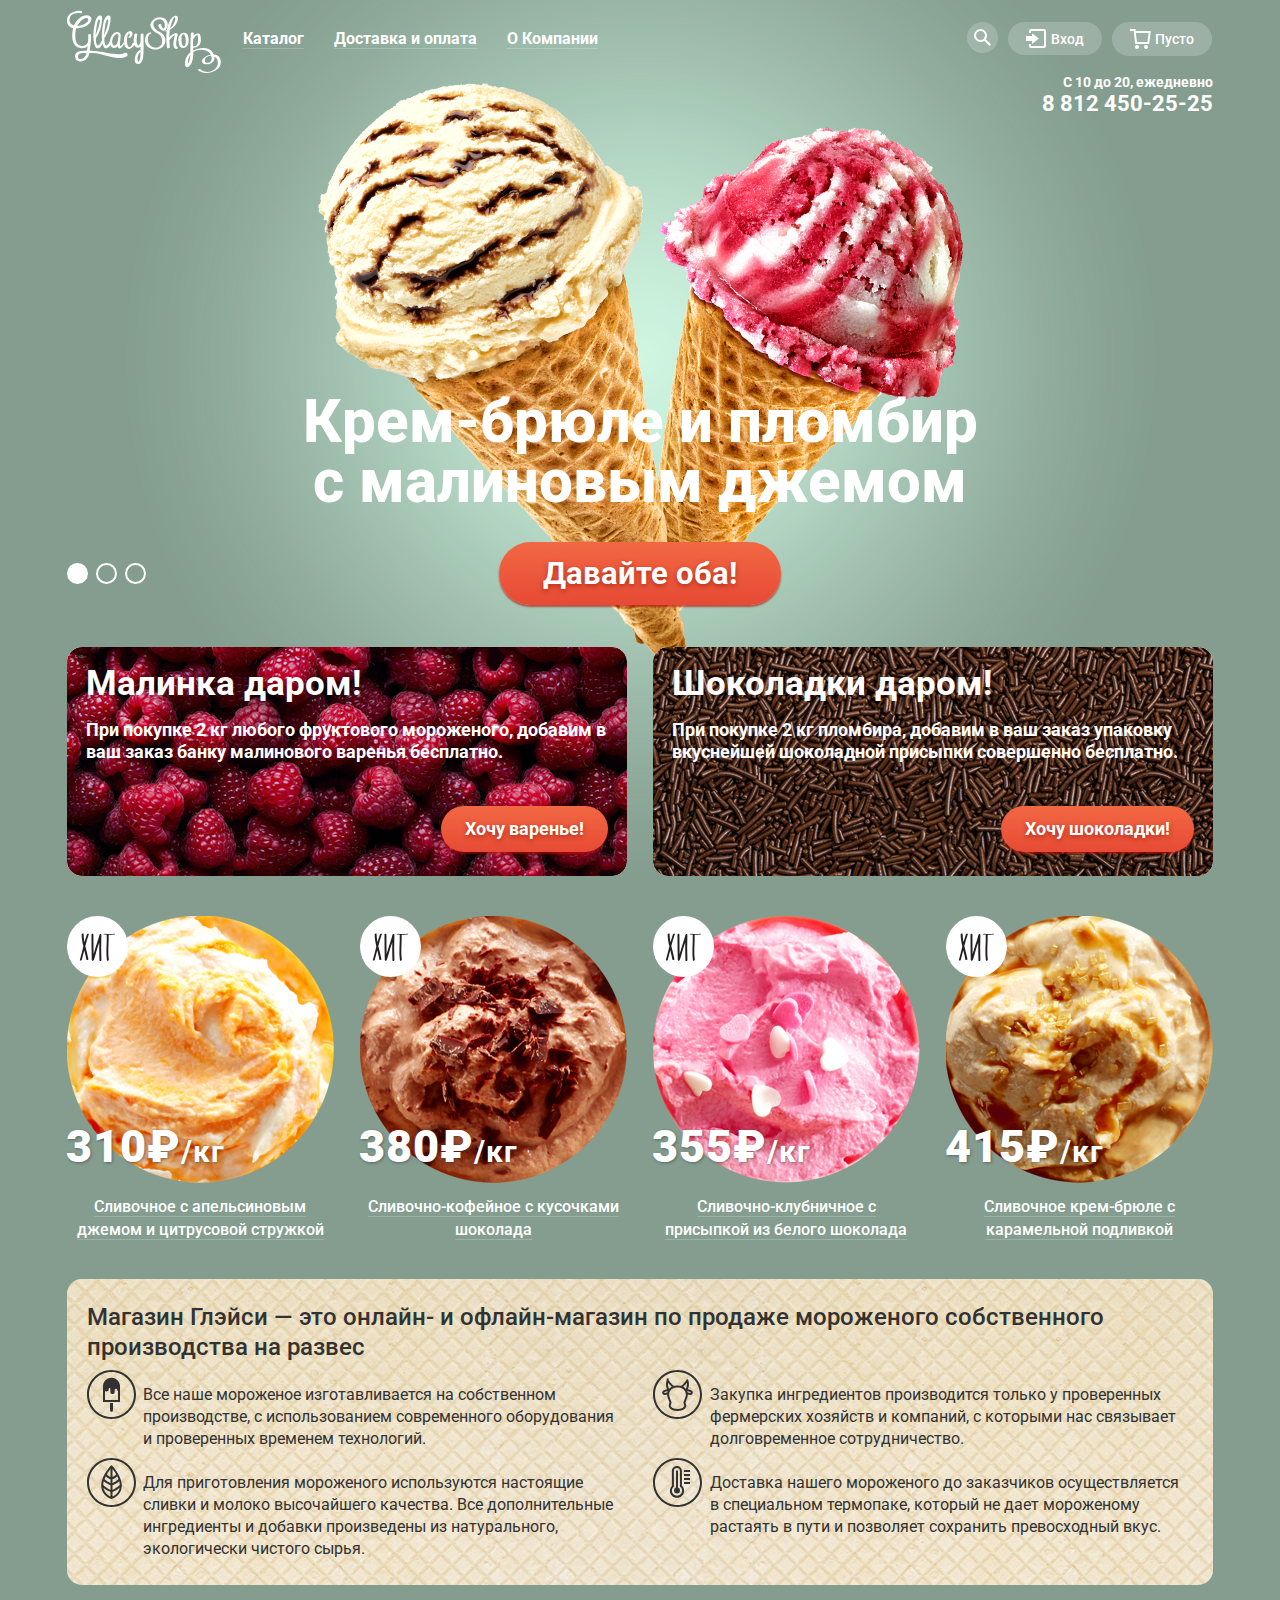
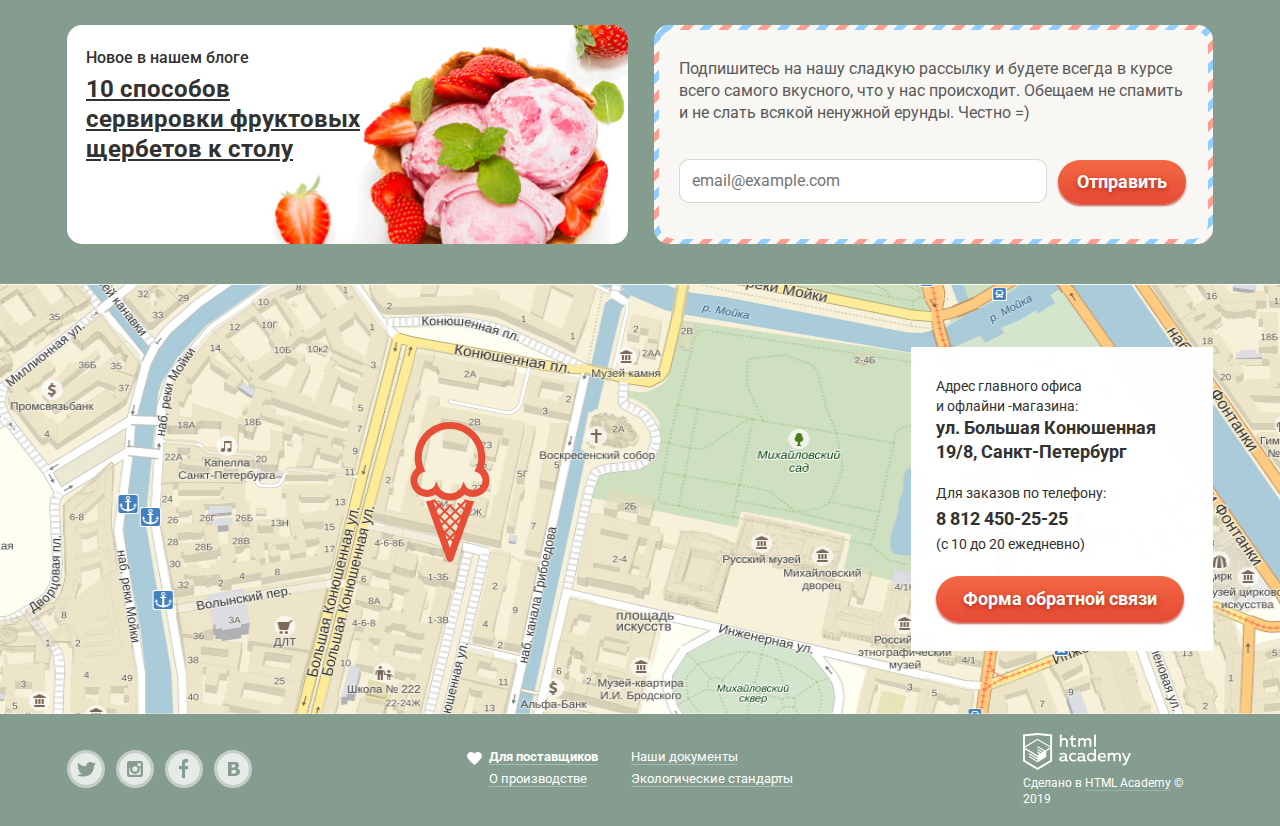
==== commit 322e81bf: "улучшает тень и исправляет проблему с переполнением контактов" ====
--- a/index.html
+++ b/index.html
@@ -102,10 +102,10 @@
 
         <section class="contacts">
           <h2 class="visually-hidden">Время работы, телефон</h2>
-          <p>
-            <span>С 10 до 20, ежедневно</span>
+          <div>
+            <p>С 10 до 20, ежедневно</p>
             <a href="tel:88124502525">8&nbsp;812 450-25-25</a>
-          </p>
+          </div>
         </section>
       </div>
     </header>
@@ -372,7 +372,7 @@
     </section>
   </div>
 
-  <script src="js/script.js"></script>
+  <script src="js/script-min.js"></script>
 </body>
 
 </html>
--- a/css/style.css
+++ b/css/style.css
@@ -153,8 +153,8 @@
 
 .button-nav {
   display: inline-block;
-   padding-bottom: 1px;
-   vertical-align: middle;
+  padding-bottom: 1px;
+  vertical-align: middle;
 }
 
 .site-navigation-item {
@@ -296,10 +296,8 @@
 
 .contacts p {
   margin: 0;
-  margin-top: -4px;
-}
-
-.contacts span {
+  margin-bottom: 2px;
+
   font-size: 14px;
   line-height: 16px;
   font-weight: 700;
@@ -498,6 +496,38 @@
   color: #999999;
 }
 
+.search-form input::-webkit-input-placeholder,
+.login-form input::-webkit-input-placeholder {
+  font-size: 14px;
+  line-height: 24px;
+  font-weight: 400;
+  color: #999999;
+}
+
+.search-form input::-moz-placeholder,
+.login-form input::-moz-placeholder {
+  font-size: 14px;
+  line-height: 24px;
+  font-weight: 400;
+  color: #999999;
+}
+
+.search-form input:-ms-input-placeholder,
+.login-form input:-ms-input-placeholder {
+  font-size: 14px;
+  line-height: 24px;
+  font-weight: 400;
+  color: #999999;
+}
+
+.search-form input::-ms-input-placeholder,
+.login-form input::-ms-input-placeholder {
+  font-size: 14px;
+  line-height: 24px;
+  font-weight: 400;
+  color: #999999;
+}
+
 .search-form input::placeholder,
 .login-form input::placeholder {
   font-size: 14px;
@@ -754,7 +784,7 @@
   margin-bottom: 40px;
 
   font-size: 18px;
-  font-weight: 700;  
+  font-weight: 700;
 }
 
 .special-offers h3 {
@@ -888,7 +918,7 @@
   position: relative;
   width: 267px;
   margin-bottom: 38px;
-  margin-right: 26px;  
+  margin-right: 26px;
 }
 
 .bestseller-item:nth-child(4n),
@@ -912,13 +942,13 @@
   top: -7px;
   left: -14px;
   z-index: 10;
-    width: 100%;
+  width: 100%;
   height: 100%;
   padding: 0px 13px 81px;
 
   background-color: rgba(248, 247, 244, 0.2);
   border-radius: 5px;
-  box-shadow: 0 20px 20px rgba(0, 0, 0, 0.08);
+  box-shadow: 0 20px 20px rgba(0, 0, 0, 0.4);
 }
 
 .bestsellers .button,
@@ -1576,7 +1606,7 @@
 .button-filter {
   padding: 7px 26px;
   margin-top: 21px;
-  
+
   font-size: 16px;
   line-height: 18px;
   font-weight: 500;
@@ -1653,7 +1683,7 @@
 .pagination-item-current a:focus,
 .pagination-item-current a:active {
   color: #323232;
-  
+
   background-color: #ffffff;
   border-radius: 50%;
 }
@@ -2149,8 +2179,32 @@
 .feedback-form textarea:focus,
 .feedback-form textarea:active {
   padding: 10px 13px;
-  
+
   border: solid 2px rgba(154, 154, 154, 0.52);
+}
+
+.feedback-form input::-webkit-input-placeholder,
+.feedback-form textarea::-webkit-input-placeholder {
+  font-weight: 400;
+  color: #999999;
+}
+
+.feedback-form input::-moz-placeholder,
+.feedback-form textarea::-moz-placeholder {
+  font-weight: 400;
+  color: #999999;
+}
+
+.feedback-form input:-ms-input-placeholder,
+.feedback-form textarea:-ms-input-placeholder {
+  font-weight: 400;
+  color: #999999;
+}
+
+.feedback-form input::-ms-input-placeholder,
+.feedback-form textarea::-ms-input-placeholder {
+  font-weight: 400;
+  color: #999999;
 }
 
 .feedback-form input::-webkit-input-placeholder,
